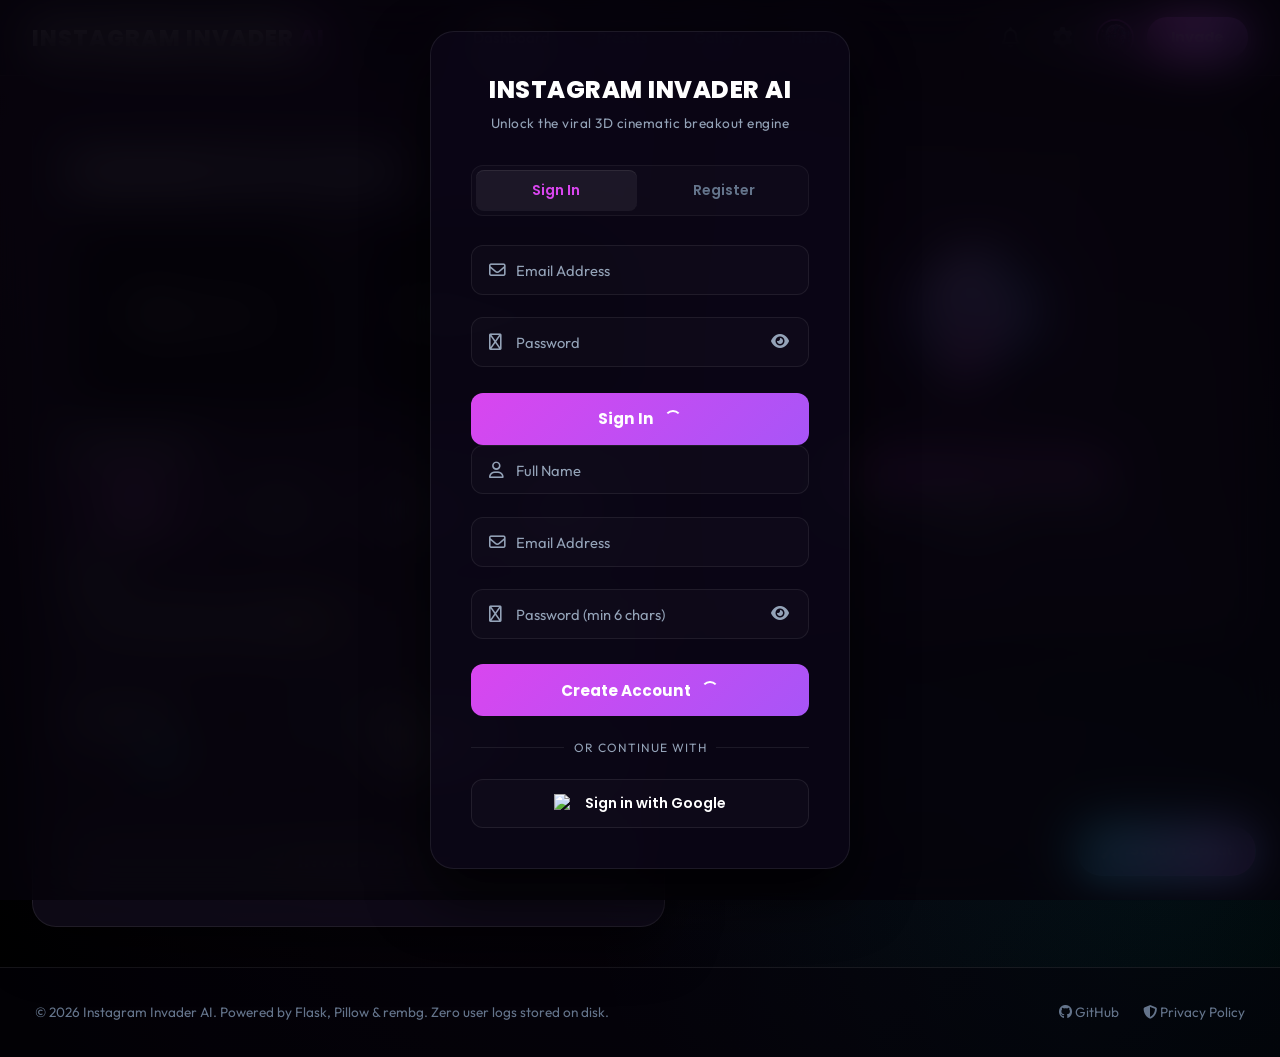
==== index.html @ 57204dea "feat: Add GitHub Pages compatibility and dynamic settings panel" ====
<!DOCTYPE html>
<html lang="en">
<head>
    <meta charset="UTF-8">
    <meta name="viewport" content="width=device-width, initial-scale=1.0">
    <title>Instagram Invader AI - Redefining 3D Breakout Memes</title>
    <!-- Modern typography from Google Fonts -->
    <link rel="preconnect" href="https://fonts.googleapis.com">
    <link rel="preconnect" href="https://fonts.gstatic.com" crossorigin>
    <link href="https://fonts.googleapis.com/css2?family=Outfit:wght@300;400;500;600;700;800&family=Poppins:wght@400;500;600;700;800&display=swap" rel="stylesheet">
    <!-- FontAwesome Icons -->
    <link rel="stylesheet" href="https://cdnjs.cloudflare.com/ajax/libs/font-awesome/6.4.0/css/all.min.css">
    <!-- Core Styling -->
    <link rel="stylesheet" href="static/css/style.css">
</head>
<body>
    <div class="glow-bg"></div>
    
    <!-- Top Sleek Header Navbar -->
    <header class="app-navbar glassmorphic">
        <div class="navbar-container">
            <div class="nav-logo" id="logo-trigger">
                INSTAGRAM INVADER <span class="accent-glow">AI</span>
            </div>
            
            <nav class="nav-tabs">
                <button class="tab-btn active" data-tab="dashboard">Dashboard</button>
                <button class="tab-btn" data-tab="presets">Presets</button>
                <button class="tab-btn" data-tab="gallery">Gallery</button>
                <button class="tab-btn" data-tab="history">History</button>
            </nav>
            
            <div class="nav-utilities">
                <button class="utility-icon-btn" title="Notifications">
                    <i class="fa-regular fa-bell"></i>
                </button>
                <button class="utility-icon-btn" id="settings-trigger-btn" title="Settings">
                    <i class="fa-solid fa-gear"></i>
                </button>
                
                <!-- Profile Dropdown Widget -->
                <div class="profile-widget hidden" id="profile-widget">
                    <img src="static/assets/skull_placeholder.png" alt="User Avatar" class="profile-avatar" id="user-avatar-img">
                    <div class="profile-dropdown glassmorphic">
                        <div class="dropdown-header">
                            <span class="user-name" id="user-name-text">Guest User</span>
                            <span class="user-email" id="user-email-text">guest@example.com</span>
                        </div>
                        <div class="dropdown-divider"></div>
                        <button class="dropdown-item logout-btn" id="header-logout-btn">
                            <i class="fa-solid fa-arrow-right-from-bracket"></i> Sign Out
                        </button>
                    </div>
                </div>
                
                <button class="nav-invade-btn" id="nav-invade-btn">Invade</button>
            </div>
        </div>
    </header>

    <main class="app-main-content">
        <!-- ================= DASHBOARD TAB ================= -->
        <div id="dashboard-tab" class="tab-pane active">
            <div class="dashboard-grid">
                <!-- Configuration Card -->
                <section class="card control-card glassmorphic">
                    <h2 class="card-title">Customize Your Invasion</h2>
                    
                    <form id="generator-form" enctype="multipart/form-data" onsubmit="return false;">
                        <!-- Upload Section Grid -->
                        <div class="upload-container">
                            <!-- Portrait Dropzone -->
                            <div class="upload-zone" id="portrait-dropzone">
                                <input type="file" id="portrait-input" name="portrait" accept="image/*" hidden>
                                <div class="zone-info">
                                    <i class="fa-regular fa-user zone-icon"></i>
                                    <h3>Upload Subject</h3>
                                    <p class="zone-text">Drag & drop or click</p>
                                </div>
                                <div class="zone-preview hidden" id="portrait-preview-container">
                                    <img src="" alt="Subject Preview" id="portrait-preview-img">
                                    <button type="button" class="remove-upload-btn" onclick="clearUpload('portrait', event)">
                                        <i class="fa-solid fa-xmark"></i>
                                    </button>
                                </div>
                                
                                <!-- Quick Sample Portrait Selector -->
                                <div class="sample-picker-bar" onclick="event.stopPropagation();">
                                    <span class="sample-label">Or use sample:</span>
                                    <div class="sample-thumbs-row">
                                        <img src="static/assets/sample_portrait_1.png" class="sample-thumb" alt="Indian Female sample" onclick="loadSamplePortrait('static/assets/sample_portrait_1.png')">
                                        <img src="static/assets/sample_portrait_2.png" class="sample-thumb" alt="Indian Male sample" onclick="loadSamplePortrait('static/assets/sample_portrait_2.png')">
                                    </div>
                                </div>
                            </div>

                            <!-- Instagram Screenshot Dropzone -->
                            <div class="upload-zone" id="profile-dropzone">
                                <input type="file" id="profile-input" name="profile" accept="image/*" hidden>
                                <div class="zone-info">
                                    <i class="fa-regular fa-image zone-icon"></i>
                                    <h3>Upload Instagram UI</h3>
                                    <p class="zone-text">Drag & drop or click</p>
                                </div>
                                <div class="zone-preview hidden" id="profile-preview-container">
                                    <img src="" alt="Instagram Preview" id="profile-preview-img">
                                    <button type="button" class="remove-upload-btn" onclick="clearUpload('profile', event)">
                                        <i class="fa-solid fa-xmark"></i>
                                    </button>
                                </div>
                            </div>
                        </div>

                        <!-- Tear Presets Selector -->
                        <div class="form-group">
                            <label class="group-label">Preset Tear Styles</label>
                            <div class="tear-presets-grid">
                                <button type="button" class="preset-card active" data-preset="circle">
                                    <i class="fa-regular fa-circle-dot preset-icon"></i>
                                    <span>Circle Rip</span>
                                </button>
                                <button type="button" class="preset-card" data-preset="vertical">
                                    <i class="fa-solid fa-arrows-left-right preset-icon"></i>
                                    <span>Vertical Slit</span>
                                </button>
                                <button type="button" class="preset-card" data-preset="horizontal">
                                    <i class="fa-solid fa-arrows-up-down preset-icon"></i>
                                    <span>Horizontal Rip</span>
                                </button>
                                <button type="button" class="preset-card" data-preset="diagonal">
                                    <i class="fa-solid fa-arrows-turn-to-dots preset-icon"></i>
                                    <span>Diagonal Tear</span>
                                </button>
                            </div>
                            <input type="hidden" id="tear_style" name="tear_style" value="circle">
                        </div>

                        <!-- Caption Input -->
                        <div class="form-group">
                            <label class="group-label" for="meme-text">Caption</label>
                            <textarea id="meme-text" name="meme_text" class="custom-textarea" placeholder="Enter your breach caption..." rows="3">Hi, I just invaded your Instagram 😂</textarea>
                        </div>

                        <!-- Sliders & Theme Configuration Row -->
                        <div class="config-flex-row">
                            <!-- Cinematic Glow Slider -->
                            <div class="form-group flex-1">
                                <div class="flex-label-header">
                                    <label class="group-label" for="intensity-slider">Cinematic Glow</label>
                                    <span class="value-readout" id="glow-value">65%</span>
                                </div>
                                <div class="slider-wrapper-custom">
                                    <input type="range" id="intensity-slider" name="intensity" min="0.5" max="2.0" step="0.05" value="1.0">
                                </div>
                            </div>

                            <!-- Dark/Light theme Toggle -->
                            <div class="form-group flex-1">
                                <label class="group-label">Instagram UI Theme</label>
                                <div class="theme-switch-pill">
                                    <button type="button" class="theme-switch-btn active" data-theme="dark">Dark</button>
                                    <button type="button" class="theme-switch-btn" data-theme="light">Light</button>
                                </div>
                                <input type="hidden" id="theme" name="theme" value="dark">
                            </div>
                        </div>

                        <!-- Invade Trigger Button -->
                        <button type="button" class="invade-now-btn" id="invade-now-btn" disabled>
                            <i class="fa-solid fa-bolt"></i> INVADE NOW
                        </button>
                    </form>
                </section>

                <!-- Sandbox Live Viewer Card -->
                <section class="card sandbox-card glassmorphic">
                    <div class="sandbox-inner">
                        <!-- 1. Awaiting State -->
                        <div class="sandbox-state active" id="awaiting-state">
                            <div class="skull-glow-container">
                                <div class="pink-radial-glow"></div>
                                <img src="static/assets/skull_placeholder.png" alt="Awaiting breach" class="awaiting-skull-img">
                            </div>
                            <h2 class="awaiting-title">Awaiting Breach Data</h2>
                            <p class="awaiting-subtitle">Upload assets and click "Invade" to start the process</p>
                        </div>

                        <!-- 2. Processing Loader State -->
                        <div class="sandbox-state hidden" id="processing-state">
                            <div class="loading-animation-container">
                                <div class="double-circular-spinner"></div>
                                <i class="fa-solid fa-skull loading-skull-icon"></i>
                            </div>
                            <h3 class="processing-status-text">Initializing Engine...</h3>
                            <ul class="processing-milestones">
                                <li class="milestone active" id="m-0"><i class="fa-solid fa-circle-check"></i> Launching pipeline...</li>
                                <li class="milestone" id="m-1"><i class="fa-solid fa-circle-notch"></i> Clipping subject background (rembg)...</li>
                                <li class="milestone" id="m-2"><i class="fa-solid fa-circle-notch"></i> Ripping canvas vectors...</li>
                                <li class="milestone" id="m-3"><i class="fa-solid fa-circle-notch"></i> Dressing studio spotlights...</li>
                            </ul>
                        </div>

                        <!-- 3. Result Success State -->
                        <div class="sandbox-state hidden" id="success-state">
                            <!-- Comparison Slider Frame -->
                            <div class="comparison-slider-frame" id="comparison-slider">
                                <!-- Background Image (Before - Original/Default) -->
                                <div class="comparison-image before-image-pane">
                                    <img src="" alt="Instagram Viewport" id="result-before-viewport">
                                    <span class="view-tag original-tag">ORIGINAL</span>
                                </div>
                                
                                <!-- Foreground Image (After - Composited) -->
                                <div class="comparison-image after-image-pane">
                                    <img src="" alt="Breached Canvas" id="result-after-viewport">
                                    <span class="view-tag breach-tag">BREACHED</span>
                                </div>
                                
                                <!-- Split Slider Handle -->
                                <div class="comparison-drag-bar">
                                    <div class="drag-vertical-line"></div>
                                    <div class="drag-thumb">
                                        <i class="fa-solid fa-arrows-left-right"></i>
                                    </div>
                                </div>
                            </div>

                            <!-- Actions Dashboard panel -->
                            <div class="sandbox-action-panel">
                                <button type="button" class="sandbox-action-btn download-btn-action" id="download-trigger">
                                    <i class="fa-solid fa-download"></i> Download PNG
                                </button>
                                
                                <div class="social-share-row">
                                    <button type="button" class="sandbox-action-btn whatsapp-share-btn" id="wa-share-trigger">
                                        <i class="fa-brands fa-whatsapp"></i> WhatsApp
                                    </button>
                                    <button type="button" class="sandbox-action-btn copy-link-btn" id="copy-share-trigger">
                                        <i class="fa-solid fa-link"></i> Copy Link
                                    </button>
                                </div>
                            </div>
                        </div>
                    </div>
                </section>
            </div>
        </div>

        <!-- ================= PRESETS TAB ================= -->
        <div id="presets-tab" class="tab-pane hidden">
            <section class="card glassmorphic presets-showcase-card">
                <h2 class="section-heading-custom">Available Tear Presets</h2>
                <p class="section-subtext-custom">Select a style template to apply to your generator configuration.</p>
                
                <div class="presets-gallery-grid">
                    <div class="preset-gallery-card" data-preset="circle">
                        <div class="preset-card-visual bg-circle-tear">
                            <div class="demo-tear-shape shape-circle"></div>
                        </div>
                        <div class="preset-card-details">
                            <h3>Circle Rip</h3>
                            <p>An organic jagged circular opening centered on the subject. Gives a dramatic portal pop-out effect.</p>
                            <button class="apply-preset-btn">Select Style</button>
                        </div>
                    </div>

                    <div class="preset-gallery-card" data-preset="vertical">
                        <div class="preset-card-visual bg-vertical-tear">
                            <div class="demo-tear-shape shape-vertical"></div>
                        </div>
                        <div class="preset-card-details">
                            <h3>Vertical Slit</h3>
                            <p>A rip split running down the middle of the feed, causing the subject to step out between two page halves.</p>
                            <button class="apply-preset-btn">Select Style</button>
                        </div>
                    </div>

                    <div class="preset-gallery-card" data-preset="horizontal">
                        <div class="preset-card-visual bg-horizontal-tear">
                            <div class="demo-tear-shape shape-horizontal"></div>
                        </div>
                        <div class="preset-card-details">
                            <h3>Horizontal Rip</h3>
                            <p>Tears a window horizontally across the middle of the Instagram page screen. Perfect for landscape overlays.</p>
                            <button class="apply-preset-btn">Select Style</button>
                        </div>
                    </div>

                    <div class="preset-gallery-card" data-preset="diagonal">
                        <div class="preset-card-visual bg-diagonal-tear">
                            <div class="demo-tear-shape shape-diagonal"></div>
                        </div>
                        <div class="preset-card-details">
                            <h3>Diagonal Tear</h3>
                            <p>Rips across from the top left corner to the bottom right corner, dividing the feed diagonally.</p>
                            <button class="apply-preset-btn">Select Style</button>
                        </div>
                    </div>
                </div>
            </section>
        </div>

        <!-- ================= GALLERY TAB ================= -->
        <div id="gallery-tab" class="tab-pane hidden">
            <section class="card glassmorphic gallery-showcase-card">
                <h2 class="section-heading-custom">Inspiration Gallery</h2>
                <p class="section-subtext-custom">Take a look at what other creators are generating. Click any template to inspect.</p>
                
                <div class="gallery-showcase-grid">
                    <div class="gallery-card-item">
                        <div class="gallery-card-image-wrap">
                            <img src="static/assets/gallery_1.png" alt="Gallery Breach 1" class="gallery-img">
                            <div class="gallery-overlay">
                                <a href="static/assets/gallery_1.png" download="invader_gallery_1.png" class="gallery-download-icon"><i class="fa-solid fa-download"></i></a>
                            </div>
                        </div>
                        <div class="gallery-card-footer">
                            <h4>Circle Breach</h4>
                            <span>Theme: Dark UI</span>
                        </div>
                    </div>

                    <div class="gallery-card-item">
                        <div class="gallery-card-image-wrap">
                            <img src="static/assets/gallery_2.png" alt="Gallery Breach 2" class="gallery-img">
                            <div class="gallery-overlay">
                                <a href="static/assets/gallery_2.png" download="invader_gallery_2.png" class="gallery-download-icon"><i class="fa-solid fa-download"></i></a>
                            </div>
                        </div>
                        <div class="gallery-card-footer">
                            <h4>Vertical Rip</h4>
                            <span>Theme: Light UI</span>
                        </div>
                    </div>
                </div>
            </section>
        </div>

        <!-- ================= HISTORY TAB ================= -->
        <div id="history-tab" class="tab-pane hidden">
            <section class="card glassmorphic history-showcase-card">
                <div class="history-card-header">
                    <div>
                        <h2 class="section-heading-custom">Breach History</h2>
                        <p class="section-subtext-custom">Your local generated breaches. Saved directly in your browser.</p>
                    </div>
                    <button class="clear-history-btn" id="clear-history-btn"><i class="fa-solid fa-trash-can"></i> Clear History</button>
                </div>
                
                <!-- Empty State -->
                <div class="history-empty-state" id="history-empty-state">
                    <i class="fa-solid fa-clock-rotate-left empty-history-icon"></i>
                    <h3>No breach history found</h3>
                    <p>Go back to the Dashboard and create your first Instagram Invader!</p>
                    <button class="go-dashboard-btn" onclick="switchTab('dashboard')">Go to Dashboard</button>
                </div>

                <!-- History Grid -->
                <div class="history-grid-container hidden" id="history-grid-container">
                    <div class="history-grid" id="history-items-grid">
                        <!-- History Items go here dynamically -->
                    </div>
                </div>
            </section>
        </div>
    </main>

    <footer class="app-footer">
        <div class="footer-container">
            <p>&copy; 2026 Instagram Invader AI. Powered by Flask, Pillow & rembg. Zero user logs stored on disk.</p>
            <div class="footer-links">
                <a href="#"><i class="fa-brands fa-github"></i> GitHub</a>
                <a href="#"><i class="fa-solid fa-shield-halved"></i> Privacy Policy</a>
            </div>
        </div>
    </footer>

    <!-- Full-screen Authentication Overlay -->
    <div class="auth-overlay" id="auth-overlay" style="display: none;">
        <div class="auth-container glassmorphic animate-fade-in">
            <div class="auth-brand">
                INSTAGRAM INVADER <span class="accent-glow">AI</span>
                <p class="auth-subtitle">Unlock the viral 3D cinematic breakout engine</p>
            </div>
            
            <div class="auth-tabs-row">
                <button class="auth-tab active" data-mode="signin">Sign In</button>
                <button class="auth-tab" data-mode="signup">Register</button>
            </div>
            
            <!-- Tab 1: Login Form -->
            <div class="auth-form-wrapper" id="login-form-wrapper">
                <div class="auth-alert error" id="login-alert" style="display: none;"></div>
                
                <form id="login-form" autocomplete="on">
                    <div class="input-field-group">
                        <input type="email" id="login-email" required placeholder=" ">
                        <label for="login-email">Email Address</label>
                        <i class="fa-regular fa-envelope field-icon"></i>
                    </div>
                    
                    <div class="input-field-group">
                        <input type="password" id="login-password" required placeholder=" ">
                        <label for="login-password">Password</label>
                        <i class="fa-regular fa-lock field-icon"></i>
                        <button type="button" class="toggle-password-btn" aria-label="Toggle password visibility"><i class="fa-solid fa-eye"></i></button>
                    </div>
                    
                    <button type="submit" class="auth-submit-btn">
                        <span>Sign In</span>
                        <div class="auth-card-spinner hidden"></div>
                    </button>
                </form>
            </div>
            
            <!-- Tab 2: Signup Form -->
            <div class="auth-form-wrapper hidden" id="signup-form-wrapper">
                <div class="auth-alert error" id="signup-alert" style="display: none;"></div>
                
                <form id="signup-form" autocomplete="off">
                    <div class="input-field-group">
                        <input type="text" id="signup-name" required placeholder=" ">
                        <label for="signup-name">Full Name</label>
                        <i class="fa-regular fa-user field-icon"></i>
                    </div>
                    
                    <div class="input-field-group">
                        <input type="email" id="signup-email" required placeholder=" ">
                        <label for="signup-email">Email Address</label>
                        <i class="fa-regular fa-envelope field-icon"></i>
                    </div>
                    
                    <div class="input-field-group">
                        <input type="password" id="signup-password" required placeholder=" ">
                        <label for="signup-password">Password (min 6 chars)</label>
                        <i class="fa-regular fa-lock field-icon"></i>
                        <button type="button" class="toggle-password-btn" aria-label="Toggle password visibility"><i class="fa-solid fa-eye"></i></button>
                    </div>
                    
                    <button type="submit" class="auth-submit-btn">
                        <span>Create Account</span>
                        <div class="auth-card-spinner hidden"></div>
                    </button>
                </form>
            </div>
            
            <div class="auth-divider">
                <span>or continue with</span>
            </div>
            
            <button class="google-signin-btn">
                <img src="https://www.gstatic.com/firebasejs/ui/2.0.0/images/auth/google.svg" alt="Google Logo">
                <span>Sign in with Google</span>
            </button>
        </div>
    </div>

    <!-- Floating Stitch AI Toolkit Trigger -->
    <button class="stitch-toolkit-trigger" id="stitch-toolkit-trigger" title="Open Google Stitch AI UI Toolkit">
        <i class="fa-solid fa-wand-magic-sparkles"></i>
        <span>Stitch Toolkit</span>
    </button>

    <!-- Stitch AI Toolkit Modal -->
    <div class="stitch-modal-overlay" id="stitch-toolkit-modal" style="display: none;">
        <div class="stitch-modal-container glassmorphic animate-fade-in">
            <div class="stitch-modal-header">
                <div class="stitch-brand">
                    <i class="fa-solid fa-wand-magic-sparkles"></i> Google Stitch <span class="accent-glow">AI</span> Toolkit
                </div>
                <button type="button" class="stitch-close-btn" id="stitch-close-btn"><i class="fa-solid fa-xmark"></i></button>
            </div>
            
            <div class="stitch-tabs-row">
                <button class="stitch-tab active" data-stitch-tab="tokens">Design System Tokens</button>
                <button class="stitch-tab" data-stitch-tab="prompts">Vibe Prompts</button>
                <button class="stitch-tab" data-stitch-tab="sandbox">Stitch HTML Sandbox</button>
            </div>
            
            <!-- Tab 1: Design Tokens -->
            <div class="stitch-tab-content" id="stitch-content-tokens">
                <p class="stitch-tab-desc">Import these custom color and styling design tokens into Google Stitch to maintain brand consistency.</p>
                <div class="code-header">
                    <span>STITCH_DESIGN_SYSTEM.json</span>
                    <button class="copy-code-btn" id="copy-tokens-btn"><i class="fa-regular fa-copy"></i> Copy Tokens</button>
                </div>
                <pre class="stitch-code-block"><code id="tokens-json-display"></code></pre>
            </div>
            
            <!-- Tab 2: Vibe Prompts -->
            <div class="stitch-tab-content hidden" id="stitch-content-prompts">
                <p class="stitch-tab-desc">Select a screen layout prompt optimized for Gemini 2.5 on Google Stitch to generate code components.</p>
                <div class="prompts-list">
                    <div class="prompt-item">
                        <div class="prompt-item-header">
                            <h4>1. Main Workspace & Sandbox Slider</h4>
                            <button class="copy-prompt-btn" data-prompt-id="prompt-dashboard"><i class="fa-regular fa-copy"></i> Copy Prompt</button>
                        </div>
                        <p class="prompt-preview" id="prompt-dashboard-text">A dynamic space-cyberpunk grid dashboard for Instagram Invader AI. Left side: image dropzones, tearing preset controls, cinematic glow range sliders, light/dark theme switch, and INVADE NOW primary glow button. Right side: live preview sandbox with image comparison slider.</p>
                    </div>
                    <div class="prompt-item">
                        <div class="prompt-item-header">
                            <h4>2. Glassmorphic User Auth Screen</h4>
                            <button class="copy-prompt-btn" data-prompt-id="prompt-auth"><i class="fa-regular fa-copy"></i> Copy Prompt</button>
                        </div>
                        <p class="prompt-preview" id="prompt-auth-text">Centralized glassmorphic auth panel with tabs for Sign In and Sign Up. Includes email, password, and Google Sign-in buttons styled with semi-transparent borders and neon hover glows.</p>
                    </div>
                    <div class="prompt-item">
                        <div class="prompt-item-header">
                            <h4>3. Pricing & Upgrade Limits Grid</h4>
                            <button class="copy-prompt-btn" data-prompt-id="prompt-pricing"><i class="fa-regular fa-copy"></i> Copy Prompt</button>
                        </div>
                        <p class="prompt-preview" id="prompt-pricing-text">Three glassmorphic cards for Free ($0), Pro ($9/mo), and Creator Bundle ($29/mo). The Pro card is highlighted with a pulsing neon purple border and feature checkmarks.</p>
                    </div>
                </div>
            </div>
            
            <!-- Tab 3: HTML / CSS Sandbox -->
            <div class="stitch-tab-content hidden" id="stitch-content-sandbox">
                <p class="stitch-tab-desc">Paste the HTML and inline styles/classes generated by Google Stitch here to instantly preview how they look in our app's design context.</p>
                
                <div class="sandbox-playground-split">
                    <div class="sandbox-input-side">
                        <textarea class="sandbox-textarea" id="sandbox-code-input" placeholder="&lt;div class=&quot;card&quot; style=&quot;padding: 1.5rem; text-align: center;&quot;&gt;&#10;  &lt;h3 style=&quot;color: var(--accent-pink);&quot;&gt;Custom Stitch Header&lt;/h3&gt;&#10;  &lt;button class=&quot;btn-primary&quot;&gt;Click Me&lt;/button&gt;&#10;&lt;/div&gt;"></textarea>
                        <button class="apply-sandbox-btn" id="apply-sandbox-btn">Render In Playground</button>
                    </div>
                    
                    <div class="sandbox-preview-side">
                        <div class="sandbox-preview-header">Live Sandbox Playground</div>
                        <div class="sandbox-preview-frame" id="sandbox-preview-frame">
                            <div class="empty-sandbox-tip">Paste Stitch-generated HTML on the left and click "Render" to preview here.</div>
                        </div>
                    </div>
                </div>
            </div>
        </div>
    </div>

    <!-- Settings Modal -->
    <div class="stitch-modal-overlay" id="settings-modal" style="display: none;">
        <div class="stitch-modal-container glassmorphic animate-fade-in" style="max-width: 500px;">
            <div class="stitch-modal-header">
                <div class="stitch-brand">
                    <i class="fa-solid fa-gear"></i> Settings
                </div>
                <button type="button" class="stitch-close-btn" id="settings-close-btn"><i class="fa-solid fa-xmark"></i></button>
            </div>
            
            <div class="form-group" style="margin-bottom: 1.5rem;">
                <label class="group-label" for="settings-api-url">Flask API Base URL</label>
                <input type="text" id="settings-api-url" class="custom-textarea settings-input" style="height: auto; padding: 0.8rem; font-family: monospace;" placeholder="e.g., http://127.0.0.1:5000">
                <small style="color: var(--text-muted); font-size: 0.75rem; margin-top: 0.4rem; display: block;">
                    Leave empty for automatic detection (recommended). If hosting on GitHub Pages, point this to your local Flask server URL.
                </small>
            </div>

            <div class="form-group" style="margin-bottom: 1.5rem;">
                <label class="group-label" for="settings-auth-mode">Authentication Mode</label>
                <select id="settings-auth-mode" class="custom-textarea settings-select" style="height: auto; padding: 0.8rem; background: rgba(14, 9, 28, 0.8); color: #fff; border: 1px solid var(--border-glass); border-radius: 12px; width: 100%;">
                    <option value="mock">Local Mock Database (No Keys Required)</option>
                    <option value="firebase">Real Firebase Connection (Set Keys in firebase-config.js)</option>
                </select>
                <small style="color: var(--text-muted); font-size: 0.75rem; margin-top: 0.4rem; display: block;">
                    Choose "Local Mock Database" for instant previewing/testing.
                </small>
            </div>

            <div style="display: flex; gap: 1rem; justify-content: flex-end; margin-top: 1rem;">
                <button type="button" class="sandbox-action-btn settings-btn-cancel" id="settings-cancel-btn" style="background: rgba(255, 255, 255, 0.05); color: var(--text-muted);">Cancel</button>
                <button type="button" class="sandbox-action-btn settings-btn-save" id="settings-save-btn" style="background: var(--accent-pink);">Save & Reload</button>
            </div>
        </div>
    </div>

    <!-- Firebase SDK (Compat Version for Easy Global Script Loading) -->
    <script src="https://www.gstatic.com/firebasejs/10.8.0/firebase-app-compat.js"></script>
    <script src="https://www.gstatic.com/firebasejs/10.8.0/firebase-auth-compat.js"></script>

    <!-- Authentication Configuration & Core logic -->
    <script src="static/js/firebase-config.js"></script>
    <script src="static/js/auth.js"></script>

    <!-- Core Logic Scripts -->
    <script src="static/js/app.js"></script>
</body>
</html>
---- static/css/style.css ----
/* Instagram Invader AI Design System & Styling */

:root {
    --bg-dark: #000000;
    --bg-surface: #0a0612;
    --bg-card: rgba(18, 12, 28, 0.75);
    --border-glass: rgba(255, 255, 255, 0.08);
    --border-glow-pink: rgba(255, 20, 147, 0.3);
    
    --accent-pink: #d946ef;
    --accent-purple: #a855f7;
    --accent-cyan: #06b6d4;
    
    --text-main: #f8fafc;
    --text-muted: #94a3b8;
    --text-secondary: #64748b;
    
    --font-outfit: 'Outfit', sans-serif;
    --font-poppins: 'Poppins', sans-serif;
    
    --glow-pink: 0 0 20px rgba(217, 70, 239, 0.5);
    --glow-cyan: 0 0 20px rgba(6, 182, 212, 0.5);
    --transition-smooth: all 0.3s cubic-bezier(0.4, 0, 0.2, 1);
}

/* Reset */
* {
    box-sizing: border-box;
    margin: 0;
    padding: 0;
}

body {
    background-color: var(--bg-surface);
    color: var(--text-main);
    font-family: var(--font-outfit);
    min-height: 100vh;
    display: flex;
    flex-direction: column;
    overflow-x: hidden;
    position: relative;
}

/* Ambient Background Glows */
.glow-bg {
    position: absolute;
    top: 0;
    left: 0;
    right: 0;
    bottom: 0;
    background: 
        radial-gradient(circle at 10% 20%, rgba(217, 70, 239, 0.08) 0%, transparent 40%),
        radial-gradient(circle at 90% 80%, rgba(6, 182, 212, 0.08) 0%, transparent 40%),
        radial-gradient(circle at 50% 50%, rgba(168, 85, 247, 0.05) 0%, transparent 50%),
        radial-gradient(ellipse at top, #0f071a 0%, #000000 100%);
    z-index: -1;
    pointer-events: none;
}

/* Top Sleek Header Navbar */
.app-navbar {
    position: sticky;
    top: 0;
    z-index: 100;
    background: rgba(10, 6, 18, 0.8);
    border-bottom: 1px solid var(--border-glass);
    backdrop-filter: blur(12px);
    padding: 0 2rem;
    height: 76px;
    display: flex;
    align-items: center;
}

.navbar-container {
    max-width: 1280px;
    width: 100%;
    margin: 0 auto;
    display: flex;
    justify-content: space-between;
    align-items: center;
}

.nav-logo {
    font-family: var(--font-poppins);
    font-weight: 800;
    font-size: 1.4rem;
    letter-spacing: 1px;
    color: #fff;
    cursor: pointer;
    user-select: none;
}

.nav-logo span.accent-glow {
    background: linear-gradient(135deg, var(--accent-pink), var(--accent-purple));
    -webkit-background-clip: text;
    -webkit-text-fill-color: transparent;
    filter: drop-shadow(0 0 8px rgba(217, 70, 239, 0.6));
}

/* Tab buttons inside nav */
.nav-tabs {
    display: flex;
    gap: 0.5rem;
}

.tab-btn {
    background: transparent;
    border: none;
    outline: none;
    color: var(--text-muted);
    font-family: var(--font-outfit);
    font-weight: 500;
    font-size: 0.95rem;
    padding: 0.6rem 1.2rem;
    border-radius: 20px;
    cursor: pointer;
    position: relative;
    transition: var(--transition-smooth);
}

.tab-btn:hover {
    color: #fff;
}

.tab-btn.active {
    color: #fff;
}

.tab-btn.active::after {
    content: '';
    position: absolute;
    bottom: -6px;
    left: 20%;
    right: 20%;
    height: 3px;
    background: linear-gradient(90deg, var(--accent-pink), var(--accent-purple));
    border-radius: 2px;
    box-shadow: 0 0 10px rgba(217, 70, 239, 0.8);
}

/* Right Nav Buttons */
.nav-utilities {
    display: flex;
    align-items: center;
    gap: 0.8rem;
}

.utility-icon-btn {
    background: transparent;
    border: none;
    color: var(--text-muted);
    font-size: 1.25rem;
    width: 40px;
    height: 40px;
    display: flex;
    align-items: center;
    justify-content: center;
    cursor: pointer;
    border-radius: 50%;
    transition: var(--transition-smooth);
}

.utility-icon-btn:hover {
    color: #fff;
    background: rgba(255, 255, 255, 0.05);
}

.nav-invade-btn {
    background: linear-gradient(135deg, var(--accent-pink) 0%, var(--accent-purple) 100%);
    border: none;
    border-radius: 20px;
    padding: 0.6rem 1.5rem;
    color: #fff;
    font-family: var(--font-poppins);
    font-weight: 700;
    font-size: 0.9rem;
    cursor: pointer;
    transition: var(--transition-smooth);
    box-shadow: 0 4px 15px rgba(217, 70, 239, 0.3);
}

.nav-invade-btn:hover {
    transform: scale(1.05);
    box-shadow: 0 4px 20px rgba(217, 70, 239, 0.5), var(--glow-pink);
}

/* Main Workspace */
.app-main-content {
    max-width: 1280px;
    width: 100%;
    margin: 0 auto;
    padding: 2.5rem 2rem;
    flex: 1;
    display: flex;
    flex-direction: column;
}

/* Tab Panes */
.tab-pane {
    display: none;
    width: 100%;
    animation: fadeIn 0.4s ease-out;
}

.tab-pane.active {
    display: block;
}

/* Grid for Dashboard */
.dashboard-grid {
    display: grid;
    grid-template-columns: 1.15fr 1fr;
    gap: 2rem;
    align-items: start;
}

/* Cards Design */
.card {
    background: var(--bg-card);
    border: 1px solid var(--border-glass);
    border-radius: 24px;
    padding: 2.2rem;
    box-shadow: 0 20px 50px rgba(0, 0, 0, 0.5);
    backdrop-filter: blur(20px);
    transition: var(--transition-smooth);
}

.card:hover {
    border-color: rgba(255, 255, 255, 0.12);
}

.card-title {
    font-family: var(--font-poppins);
    font-weight: 700;
    font-size: 1.6rem;
    margin-bottom: 1.8rem;
    background: linear-gradient(135deg, #fff, var(--text-muted));
    -webkit-background-clip: text;
    -webkit-text-fill-color: transparent;
}

/* Upload Grid side-by-side */
.upload-container {
    display: grid;
    grid-template-columns: 1fr 1fr;
    gap: 1.2rem;
    margin-bottom: 1.8rem;
}

.upload-zone {
    border: 2px dashed rgba(255, 255, 255, 0.12);
    background: rgba(255, 255, 255, 0.01);
    border-radius: 16px;
    height: 190px;
    cursor: pointer;
    position: relative;
    overflow: hidden;
    display: flex;
    flex-direction: column;
    justify-content: center;
    align-items: center;
    transition: var(--transition-smooth);
}

.upload-zone:hover {
    border-color: var(--accent-pink);
    background: rgba(217, 70, 239, 0.02);
    box-shadow: 0 0 15px rgba(217, 70, 239, 0.1);
}

.upload-zone.dragover {
    border-color: var(--accent-cyan);
    background: rgba(6, 182, 212, 0.05);
    box-shadow: 0 0 20px rgba(6, 182, 212, 0.15);
}

.zone-info {
    text-align: center;
    padding: 1.5rem;
    display: flex;
    flex-direction: column;
    align-items: center;
    gap: 0.6rem;
}

.zone-icon {
    font-size: 2.2rem;
    color: var(--text-muted);
    transition: var(--transition-smooth);
}

.upload-zone:hover .zone-icon {
    transform: translateY(-5px);
    color: var(--accent-pink);
}

.zone-info h3 {
    font-size: 1.05rem;
    font-weight: 600;
    color: #fff;
}

.zone-text {
    font-size: 0.85rem;
    color: var(--text-muted);
}

/* Upload Previews */
.zone-preview {
    position: absolute;
    top: 0;
    left: 0;
    width: 100%;
    height: 100%;
    background: #000;
    display: flex;
    align-items: center;
    justify-content: center;
    z-index: 5;
}

.zone-preview img {
    max-width: 100%;
    max-height: 100%;
    object-fit: contain;
}

.remove-upload-btn {
    position: absolute;
    top: 8px;
    right: 8px;
    background: rgba(0, 0, 0, 0.7);
    border: 1px solid rgba(255, 255, 255, 0.25);
    color: #fff;
    border-radius: 50%;
    width: 28px;
    height: 28px;
    display: flex;
    align-items: center;
    justify-content: center;
    cursor: pointer;
    z-index: 10;
    transition: var(--transition-smooth);
}

.remove-upload-btn:hover {
    background: var(--accent-pink);
    border-color: transparent;
    transform: scale(1.1);
}

/* Quick sample images bar */
.sample-picker-bar {
    position: absolute;
    bottom: 0;
    left: 0;
    right: 0;
    background: rgba(10, 6, 18, 0.95);
    border-top: 1px solid var(--border-glass);
    padding: 0.5rem;
    display: flex;
    align-items: center;
    justify-content: space-between;
    z-index: 4;
}

.sample-label {
    font-size: 0.75rem;
    color: var(--text-muted);
    font-weight: 500;
}

.sample-thumbs-row {
    display: flex;
    gap: 0.4rem;
}

.sample-thumb {
    width: 32px;
    height: 32px;
    object-fit: cover;
    border-radius: 6px;
    border: 1px solid rgba(255, 255, 255, 0.15);
    cursor: pointer;
    transition: var(--transition-smooth);
}

.sample-thumb:hover {
    border-color: var(--accent-pink);
    transform: scale(1.1);
}

/* Form Groups & Inputs */
.form-group {
    display: flex;
    flex-direction: column;
    gap: 0.6rem;
    margin-bottom: 1.5rem;
}

.group-label {
    font-family: var(--font-outfit);
    font-weight: 600;
    font-size: 0.95rem;
    color: var(--text-main);
}

/* Tear style selectors */
.tear-presets-grid {
    display: grid;
    grid-template-columns: repeat(4, 1fr);
    gap: 0.8rem;
}

.preset-card {
    background: rgba(255, 255, 255, 0.02);
    border: 1px solid var(--border-glass);
    border-radius: 14px;
    padding: 0.9rem 0.5rem;
    display: flex;
    flex-direction: column;
    align-items: center;
    justify-content: center;
    gap: 0.5rem;
    cursor: pointer;
    outline: none;
    transition: var(--transition-smooth);
}

.preset-card i {
    font-size: 1.3rem;
    color: var(--text-muted);
    transition: var(--transition-smooth);
}

.preset-card span {
    font-size: 0.75rem;
    font-weight: 600;
    color: var(--text-muted);
}

.preset-card:hover {
    background: rgba(255, 255, 255, 0.05);
    border-color: var(--accent-purple);
}

.preset-card.active {
    background: rgba(217, 70, 239, 0.08);
    border-color: var(--accent-pink);
    box-shadow: 0 0 15px rgba(217, 70, 239, 0.2);
}

.preset-card.active i {
    color: var(--accent-pink);
    filter: drop-shadow(0 0 4px var(--accent-pink));
}

.preset-card.active span {
    color: #fff;
}

/* Textarea input */
.custom-textarea {
    background: rgba(255, 255, 255, 0.03);
    border: 1px solid var(--border-glass);
    border-radius: 12px;
    padding: 0.9rem 1.1rem;
    color: #fff;
    font-family: var(--font-outfit);
    font-size: 0.95rem;
    resize: none;
    outline: none;
    transition: var(--transition-smooth);
}

.custom-textarea:focus {
    border-color: var(--accent-pink);
    background: rgba(255, 255, 255, 0.05);
    box-shadow: 0 0 15px rgba(217, 70, 239, 0.15);
}

/* Sliders and Switch Toggles */
.config-flex-row {
    display: flex;
    gap: 1.5rem;
}

.flex-1 {
    flex: 1;
}

.flex-label-header {
    display: flex;
    justify-content: space-between;
    align-items: center;
}

.value-readout {
    font-size: 0.85rem;
    font-weight: 600;
    color: var(--accent-cyan);
    background: rgba(6, 182, 212, 0.1);
    padding: 2px 8px;
    border-radius: 20px;
}

.slider-wrapper-custom {
    padding: 8px 0;
}

/* Custom range style */
input[type="range"] {
    -webkit-appearance: none;
    appearance: none;
    width: 100%;
    height: 6px;
    background: rgba(255, 255, 255, 0.1);
    border-radius: 3px;
    outline: none;
}

input[type="range"]::-webkit-slider-thumb {
    -webkit-appearance: none;
    appearance: none;
    width: 18px;
    height: 18px;
    border-radius: 50%;
    background: var(--accent-cyan);
    cursor: pointer;
    box-shadow: var(--glow-cyan);
    transition: var(--transition-smooth);
}

input[type="range"]::-webkit-slider-thumb:hover {
    transform: scale(1.2);
}

/* Theme switch pill */
.theme-switch-pill {
    display: flex;
    background: rgba(255, 255, 255, 0.03);
    border: 1px solid var(--border-glass);
    border-radius: 12px;
    padding: 4px;
    height: 48px;
}

.theme-switch-btn {
    flex: 1;
    border: none;
    background: transparent;
    color: var(--text-muted);
    font-family: var(--font-outfit);
    font-weight: 600;
    font-size: 0.85rem;
    border-radius: 8px;
    cursor: pointer;
    transition: var(--transition-smooth);
}

.theme-switch-btn:hover {
    color: #fff;
}

.theme-switch-btn.active {
    background: rgba(255, 255, 255, 0.08);
    color: #fff;
    border: 1px solid rgba(255, 255, 255, 0.1);
}

/* Submit Invade Button */
.invade-now-btn {
    margin-top: 1.5rem;
    width: 100%;
    background: linear-gradient(135deg, var(--accent-pink) 0%, var(--accent-purple) 100%);
    border: none;
    border-radius: 14px;
    padding: 1.1rem;
    color: #fff;
    font-family: var(--font-poppins);
    font-weight: 700;
    font-size: 1.1rem;
    letter-spacing: 1px;
    cursor: pointer;
    box-shadow: 0 4px 20px rgba(217, 70, 239, 0.3);
    display: flex;
    align-items: center;
    justify-content: center;
    gap: 0.6rem;
    transition: var(--transition-smooth);
}

.invade-now-btn:hover:not(:disabled) {
    transform: translateY(-2px);
    box-shadow: 0 6px 24px rgba(217, 70, 239, 0.55), var(--glow-pink);
}

.invade-now-btn:active:not(:disabled) {
    transform: translateY(1px);
}

.invade-now-btn:disabled {
    background: rgba(255, 255, 255, 0.05);
    color: rgba(255, 255, 255, 0.15);
    box-shadow: none;
    cursor: not-allowed;
}

/* Live Sandbox card styles */
.sandbox-card {
    min-height: 520px;
    display: flex;
    flex-direction: column;
}

.sandbox-inner {
    flex: 1;
    display: flex;
    flex-direction: column;
    justify-content: center;
    align-items: center;
    width: 100%;
}

.sandbox-state {
    display: none;
    flex-direction: column;
    align-items: center;
    justify-content: center;
    width: 100%;
    animation: fadeIn 0.4s ease-out;
}

.sandbox-state.active {
    display: flex;
}

/* Awaiting state skull and glow */
.skull-glow-container {
    position: relative;
    width: 200px;
    height: 200px;
    margin-bottom: 2rem;
    display: flex;
    align-items: center;
    justify-content: center;
}

.pink-radial-glow {
    position: absolute;
    width: 130px;
    height: 130px;
    background: radial-gradient(circle, rgba(217, 70, 239, 0.7) 0%, transparent 70%);
    border-radius: 50%;
    filter: blur(10px);
    animation: floatGlow 3s infinite ease-in-out;
}

.awaiting-skull-img {
    width: 160px;
    height: 160px;
    object-fit: contain;
    position: relative;
    z-index: 5;
    filter: drop-shadow(0 0 15px rgba(217, 70, 239, 0.4));
    animation: floatSkull 3s infinite ease-in-out;
}

.awaiting-title {
    font-family: var(--font-poppins);
    font-weight: 700;
    font-size: 1.5rem;
    color: var(--accent-pink);
    text-shadow: 0 0 10px rgba(217, 70, 239, 0.3);
    margin-bottom: 0.6rem;
}

.awaiting-subtitle {
    font-size: 0.95rem;
    color: var(--text-muted);
    max-width: 320px;
    text-align: center;
}

/* Loading animations */
.loading-animation-container {
    position: relative;
    width: 100px;
    height: 100px;
    margin-bottom: 2.2rem;
}

.double-circular-spinner {
    position: absolute;
    width: 100%;
    height: 100%;
    border: 4px solid transparent;
    border-top-color: var(--accent-pink);
    border-bottom-color: var(--accent-cyan);
    border-radius: 50%;
    animation: spin 1.2s infinite linear;
}

.loading-skull-icon {
    position: absolute;
    top: 50%;
    left: 50%;
    transform: translate(-50%, -50%);
    font-size: 2rem;
    color: #fff;
    filter: drop-shadow(0 0 10px var(--accent-pink));
    animation: pulseSkull 1.2s infinite ease-in-out;
}

.processing-status-text {
    font-size: 1.3rem;
    margin-bottom: 1.8rem;
}

.processing-milestones {
    list-style: none;
    text-align: left;
    display: flex;
    flex-direction: column;
    gap: 0.65rem;
    width: 290px;
}

.milestone {
    font-size: 0.95rem;
    color: var(--text-secondary);
    display: flex;
    align-items: center;
    gap: 0.8rem;
    transition: var(--transition-smooth);
}

.milestone.active {
    color: var(--accent-cyan);
    font-weight: 600;
}

.milestone.active i {
    animation: spin 2s infinite linear;
    text-shadow: var(--glow-cyan);
}

.milestone.completed {
    color: #10b981;
}

.milestone.completed i {
    text-shadow: 0 0 8px rgba(16, 185, 129, 0.4);
}

/* Success before/after comparison */
.comparison-slider-frame {
    position: relative;
    width: 100%;
    max-width: 440px;
    aspect-ratio: 1;
    border-radius: 16px;
    overflow: hidden;
    border: 1px solid var(--border-glass);
    box-shadow: 0 15px 40px rgba(0, 0, 0, 0.8);
    background: #000;
}

.comparison-image {
    position: absolute;
    top: 0;
    left: 0;
    width: 100%;
    height: 100%;
}

.comparison-image img {
    width: 100%;
    height: 100%;
    object-fit: cover;
}

.before-image-pane {
    z-index: 1;
}

.after-image-pane {
    z-index: 2;
    width: 50%; /* JS clips this width */
}

.view-tag {
    position: absolute;
    bottom: 12px;
    font-family: var(--font-poppins);
    font-size: 0.7rem;
    font-weight: 800;
    padding: 3px 8px;
    border-radius: 4px;
    pointer-events: none;
    z-index: 10;
}

.original-tag {
    left: 12px;
    background: rgba(10, 10, 10, 0.85);
    color: #fff;
    border: 1px solid rgba(255, 255, 255, 0.15);
}

.breach-tag {
    right: 12px;
    background: var(--accent-pink);
    color: #fff;
    box-shadow: var(--glow-pink);
}

/* Slide Drag Handle */
.comparison-drag-bar {
    position: absolute;
    top: 0;
    left: 50%;
    width: 4px;
    height: 100%;
    background: #fff;
    z-index: 5;
    cursor: ew-resize;
    transform: translateX(-50%);
    box-shadow: 0 0 10px rgba(0, 0, 0, 0.5);
}

.drag-vertical-line {
    width: 100%;
    height: 100%;
}

.drag-thumb {
    position: absolute;
    top: 50%;
    left: 50%;
    transform: translate(-50%, -50%);
    width: 36px;
    height: 36px;
    background: #fff;
    color: var(--bg-surface);
    border-radius: 50%;
    display: flex;
    align-items: center;
    justify-content: center;
    box-shadow: 0 0 15px rgba(0, 0, 0, 0.6);
    font-size: 0.85rem;
    transition: var(--transition-smooth);
}

.comparison-drag-bar:hover .drag-thumb {
    background: var(--accent-cyan);
    color: #fff;
    box-shadow: var(--glow-cyan);
}

/* Action button panel below result */
.sandbox-action-panel {
    display: flex;
    flex-direction: column;
    gap: 0.8rem;
    width: 100%;
    max-width: 440px;
    margin-top: 1.5rem;
}

.sandbox-action-btn {
    border: none;
    border-radius: 12px;
    padding: 0.9rem;
    font-family: var(--font-poppins);
    font-weight: 700;
    font-size: 0.95rem;
    cursor: pointer;
    display: flex;
    align-items: center;
    justify-content: center;
    gap: 0.5rem;
    transition: var(--transition-smooth);
}

.download-btn-action {
    background: #fff;
    color: #000;
}

.download-btn-action:hover {
    background: var(--accent-cyan);
    color: #fff;
    box-shadow: var(--glow-cyan);
    transform: translateY(-2px);
}

.social-share-row {
    display: flex;
    gap: 0.8rem;
}

.whatsapp-share-btn {
    flex: 1.2;
    background: #25d366;
    color: #fff;
}

.whatsapp-share-btn:hover {
    background: #20ba5a;
    box-shadow: 0 4px 15px rgba(37, 211, 102, 0.4);
    transform: translateY(-2px);
}

.copy-link-btn {
    flex: 1;
    background: rgba(255, 255, 255, 0.05);
    color: #fff;
    border: 1px solid var(--border-glass);
}

.copy-link-btn:hover {
    background: rgba(255, 255, 255, 0.1);
    transform: translateY(-2px);
}

/* ================= PRESETS PANEL ================= */
.presets-showcase-card {
    max-width: 1000px;
    margin: 0 auto;
}

.section-heading-custom {
    font-size: 1.8rem;
    font-family: var(--font-poppins);
    margin-bottom: 0.5rem;
}

.section-subtext-custom {
    color: var(--text-muted);
    font-size: 1.05rem;
    margin-bottom: 2.2rem;
}

.presets-gallery-grid {
    display: grid;
    grid-template-columns: 1fr 1fr;
    gap: 1.5rem;
}

.preset-gallery-card {
    background: rgba(255, 255, 255, 0.02);
    border: 1px solid var(--border-glass);
    border-radius: 18px;
    display: flex;
    overflow: hidden;
    transition: var(--transition-smooth);
}

.preset-gallery-card:hover {
    border-color: var(--accent-purple);
    background: rgba(168, 85, 247, 0.03);
    transform: translateY(-4px);
}

.preset-card-visual {
    width: 150px;
    background: #110c1c;
    position: relative;
    display: flex;
    align-items: center;
    justify-content: center;
    border-right: 1px solid var(--border-glass);
}

.demo-tear-shape {
    width: 64px;
    height: 64px;
    border: 2px dashed rgba(255, 255, 255, 0.2);
    border-radius: 50%;
}

.shape-circle {
    border-radius: 50%;
    border-color: var(--accent-pink);
    box-shadow: 0 0 10px rgba(217, 70, 239, 0.2);
}

.shape-vertical {
    width: 20px;
    height: 70px;
    border-radius: 4px;
    border-left: 2px dashed var(--accent-pink);
    border-right: 2px dashed var(--accent-pink);
    border-top: none;
    border-bottom: none;
}

.shape-horizontal {
    width: 70px;
    height: 20px;
    border-radius: 4px;
    border-top: 2px dashed var(--accent-pink);
    border-bottom: 2px dashed var(--accent-pink);
    border-left: none;
    border-right: none;
}

.shape-diagonal {
    width: 50px;
    height: 50px;
    border-radius: 0;
    border: none;
    border-top: 2px dashed var(--accent-pink);
    transform: rotate(45deg);
}

.preset-card-details {
    padding: 1.5rem;
    flex: 1;
    display: flex;
    flex-direction: column;
    gap: 0.6rem;
}

.preset-card-details h3 {
    font-size: 1.25rem;
    color: #fff;
}

.preset-card-details p {
    font-size: 0.88rem;
    color: var(--text-muted);
    line-height: 1.4;
    margin-bottom: auto;
}

.apply-preset-btn {
    background: rgba(255, 255, 255, 0.05);
    border: 1px solid var(--border-glass);
    color: #fff;
    padding: 0.5rem 1rem;
    font-size: 0.85rem;
    font-weight: 600;
    border-radius: 8px;
    cursor: pointer;
    align-self: flex-start;
    transition: var(--transition-smooth);
}

.preset-gallery-card:hover .apply-preset-btn {
    background: var(--accent-pink);
    border-color: transparent;
    box-shadow: var(--glow-pink);
}

/* ================= GALLERY PANEL ================= */
.gallery-showcase-card {
    max-width: 1000px;
    margin: 0 auto;
}

.gallery-showcase-grid {
    display: grid;
    grid-template-columns: repeat(3, 1fr);
    gap: 1.5rem;
}

.gallery-card-item {
    background: rgba(255, 255, 255, 0.01);
    border: 1px solid var(--border-glass);
    border-radius: 16px;
    overflow: hidden;
    transition: var(--transition-smooth);
}

.gallery-card-item:hover {
    border-color: var(--accent-cyan);
    transform: translateY(-4px);
}

.gallery-card-image-wrap {
    aspect-ratio: 1;
    position: relative;
    background: #000;
}

.gallery-img {
    width: 100%;
    height: 100%;
    object-fit: cover;
}

.gallery-overlay {
    position: absolute;
    top: 0;
    left: 0;
    right: 0;
    bottom: 0;
    background: rgba(0, 0, 0, 0.65);
    display: flex;
    align-items: center;
    justify-content: center;
    opacity: 0;
    transition: var(--transition-smooth);
}

.gallery-card-item:hover .gallery-overlay {
    opacity: 1;
}

.gallery-download-icon {
    width: 46px;
    height: 46px;
    background: #fff;
    color: #000;
    border-radius: 50%;
    display: flex;
    align-items: center;
    justify-content: center;
    text-decoration: none;
    font-size: 1.2rem;
    transition: var(--transition-smooth);
}

.gallery-download-icon:hover {
    transform: scale(1.1);
    background: var(--accent-cyan);
    color: #fff;
    box-shadow: var(--glow-cyan);
}

.gallery-card-footer {
    padding: 1rem;
    background: rgba(10, 6, 18, 0.4);
}

.gallery-card-footer h4 {
    font-size: 1rem;
    margin-bottom: 0.2rem;
}

.gallery-card-footer span {
    font-size: 0.8rem;
    color: var(--text-muted);
}

/* ================= HISTORY PANEL ================= */
.history-showcase-card {
    max-width: 1000px;
    margin: 0 auto;
}

.history-card-header {
    display: flex;
    justify-content: space-between;
    align-items: flex-start;
    border-bottom: 1px solid var(--border-glass);
    padding-bottom: 1.5rem;
    margin-bottom: 2rem;
}

.clear-history-btn {
    background: rgba(239, 68, 68, 0.1);
    color: #ef4444;
    border: 1px solid rgba(239, 68, 68, 0.2);
    padding: 0.6rem 1.2rem;
    font-weight: 600;
    font-size: 0.9rem;
    border-radius: 10px;
    cursor: pointer;
    display: flex;
    align-items: center;
    gap: 0.4rem;
    transition: var(--transition-smooth);
}

.clear-history-btn:hover {
    background: #ef4444;
    color: #fff;
}

/* History empty state */
.history-empty-state {
    display: flex;
    flex-direction: column;
    align-items: center;
    justify-content: center;
    padding: 4rem 2rem;
    text-align: center;
}

.empty-history-icon {
    font-size: 3.5rem;
    color: var(--text-secondary);
    margin-bottom: 1.5rem;
}

.history-empty-state h3 {
    font-size: 1.3rem;
    margin-bottom: 0.5rem;
}

.history-empty-state p {
    color: var(--text-muted);
    font-size: 0.95rem;
    margin-bottom: 1.8rem;
    max-width: 320px;
}

.go-dashboard-btn {
    background: linear-gradient(135deg, var(--accent-pink), var(--accent-purple));
    border: none;
    border-radius: 12px;
    padding: 0.75rem 1.8rem;
    color: #fff;
    font-weight: 700;
    font-size: 0.9rem;
    cursor: pointer;
    transition: var(--transition-smooth);
}

.go-dashboard-btn:hover {
    transform: translateY(-2px);
    box-shadow: var(--glow-pink);
}

/* History items grid */
.history-grid-container {
    width: 100%;
}

.history-grid {
    display: grid;
    grid-template-columns: repeat(4, 1fr);
    gap: 1.2rem;
}

.history-card {
    background: rgba(255, 255, 255, 0.01);
    border: 1px solid var(--border-glass);
    border-radius: 14px;
    overflow: hidden;
    transition: var(--transition-smooth);
}

.history-card:hover {
    border-color: var(--accent-pink);
    transform: translateY(-2px);
}

.history-img-wrap {
    aspect-ratio: 1;
    position: relative;
    background: #000;
    cursor: pointer;
}

.history-img {
    width: 100%;
    height: 100%;
    object-fit: cover;
}

.history-card-details {
    padding: 0.8rem;
    font-size: 0.8rem;
    display: flex;
    justify-content: space-between;
    align-items: center;
}

.history-date {
    color: var(--text-muted);
}

.delete-hist-btn {
    background: transparent;
    border: none;
    color: var(--text-secondary);
    cursor: pointer;
    font-size: 0.95rem;
    padding: 4px;
    transition: var(--transition-smooth);
}

.delete-hist-btn:hover {
    color: #ef4444;
}

/* Footer */
.app-footer {
    text-align: center;
    border-top: 1px solid var(--border-glass);
    padding: 2.2rem;
    background: rgba(5, 3, 10, 0.5);
}

.footer-container {
    max-width: 1280px;
    margin: 0 auto;
    display: flex;
    justify-content: space-between;
    align-items: center;
    font-size: 0.85rem;
    color: var(--text-secondary);
}

.footer-links {
    display: flex;
    gap: 1.5rem;
}

.footer-links a {
    color: var(--text-secondary);
    text-decoration: none;
    transition: var(--transition-smooth);
}

.footer-links a:hover {
    color: var(--accent-pink);
}

/* Animations */
@keyframes fadeIn {
    from { opacity: 0; transform: translateY(10px); }
    to { opacity: 1; transform: translateY(0); }
}

@keyframes spin {
    to { transform: rotate(360deg); }
}

@keyframes pulseSkull {
    0%, 100% { transform: translate(-50%, -50%) scale(1); opacity: 0.8; }
    50% { transform: translate(-50%, -50%) scale(1.15); opacity: 1; }
}

@keyframes floatSkull {
    0%, 100% { transform: translateY(0); }
    50% { transform: translateY(-8px); }
}

@keyframes floatGlow {
    0%, 100% { transform: scale(1); opacity: 0.6; }
    50% { transform: scale(1.12); opacity: 0.85; }
}

/* Responsive queries */
@media (max-width: 990px) {
    .dashboard-grid {
        grid-template-columns: 1fr;
        gap: 2rem;
    }
    
    .presets-gallery-grid {
        grid-template-columns: 1fr;
    }
    
    .gallery-showcase-grid {
        grid-template-columns: 1fr 1fr;
    }
    
    .history-grid {
        grid-template-columns: repeat(3, 1fr);
    }
}

@media (max-width: 768px) {
    .app-navbar {
        height: auto;
        padding: 1rem;
    }
    
    .navbar-container {
        flex-direction: column;
        gap: 1rem;
    }
    
    .nav-tabs {
        width: 100%;
        justify-content: center;
        overflow-x: auto;
        padding-bottom: 4px;
    }
    
    .nav-utilities {
        display: none; /* Hide top invasion button on mobile to prevent clutter */
    }
    
    .app-main-content {
        padding: 1.5rem 1rem;
    }
    
    .upload-container {
        grid-template-columns: 1fr;
    }
    
    .presets-gallery-grid {
        grid-template-columns: 1fr;
    }
    
    .gallery-showcase-grid {
        grid-template-columns: 1fr;
    }
    
    .history-grid {
        grid-template-columns: 1fr 1fr;
    }
}

@media (max-width: 480px) {
    .tear-presets-grid {
        grid-template-columns: repeat(2, 1fr);
    }
    
    .config-flex-row {
        flex-direction: column;
        gap: 1rem;
    }
    
    .history-grid {
        grid-template-columns: 1fr;
    }
    
    .footer-container {
        flex-direction: column;
        gap: 1rem;
        text-align: center;
    }
}

/* ================= AUTHENTICATION OVERLAY & LOGIN SCREEN ================= */
.auth-overlay {
    position: fixed;
    top: 0;
    left: 0;
    width: 100vw;
    height: 100vh;
    display: flex;
    align-items: center;
    justify-content: center;
    z-index: 9999;
    background: rgba(5, 3, 10, 0.8);
    backdrop-filter: blur(25px);
    -webkit-backdrop-filter: blur(25px);
    transition: opacity 0.4s cubic-bezier(0.25, 0.8, 0.25, 1), visibility 0.4s ease;
}

.auth-container {
    width: 90%;
    max-width: 420px;
    padding: 2.5rem;
    border-radius: 24px;
    background: rgba(14, 9, 28, 0.6);
    border: 1px solid rgba(255, 255, 255, 0.08);
    box-shadow: 0 25px 60px rgba(0, 0, 0, 0.8);
    position: relative;
    overflow: hidden;
}

.auth-brand {
    text-align: center;
    margin-bottom: 2rem;
    font-family: var(--font-poppins);
    font-weight: 800;
    font-size: 1.5rem;
    color: #fff;
    letter-spacing: 0.5px;
}

.auth-subtitle {
    font-family: var(--font-outfit);
    font-size: 0.85rem;
    color: var(--text-muted);
    font-weight: 400;
    margin-top: 0.4rem;
    line-height: 1.4;
}

.auth-tabs-row {
    display: flex;
    gap: 0.4rem;
    margin-bottom: 1.8rem;
    background: rgba(255, 255, 255, 0.02);
    border: 1px solid rgba(255, 255, 255, 0.05);
    padding: 4px;
    border-radius: 12px;
}

.auth-tab {
    flex: 1;
    border: none;
    background: transparent;
    color: var(--text-secondary);
    padding: 0.65rem;
    font-family: var(--font-poppins);
    font-weight: 600;
    font-size: 0.88rem;
    border-radius: 8px;
    cursor: pointer;
    transition: var(--transition-smooth);
}

.auth-tab:hover {
    color: #fff;
}

.auth-tab.active {
    background: rgba(255, 255, 255, 0.06);
    color: var(--accent-pink);
    box-shadow: inset 0 1px 0 rgba(255, 255, 255, 0.08);
}

.auth-form-wrapper {
    animation: fadeIn 0.3s ease-out;
}

.input-field-group {
    position: relative;
    margin-bottom: 1.4rem;
}

.input-field-group input {
    width: 100%;
    padding: 0.9rem 1rem 0.9rem 2.8rem;
    background: rgba(255, 255, 255, 0.02);
    border: 1px solid rgba(255, 255, 255, 0.07);
    border-radius: 12px;
    color: #fff;
    font-size: 0.92rem;
    font-family: var(--font-outfit);
    outline: none;
    transition: var(--transition-smooth);
}

.input-field-group input:focus {
    border-color: var(--accent-cyan);
    background: rgba(255, 255, 255, 0.04);
    box-shadow: 0 0 15px rgba(6, 182, 212, 0.15);
}

.input-field-group label {
    position: absolute;
    left: 2.8rem;
    top: 50%;
    transform: translateY(-50%);
    color: var(--text-muted);
    font-size: 0.92rem;
    pointer-events: none;
    transition: all 0.25s cubic-bezier(0.25, 0.8, 0.25, 1);
}

.input-field-group input:focus ~ label,
.input-field-group input:not(:placeholder-shown) ~ label {
    top: -5px;
    left: 1rem;
    font-size: 0.75rem;
    color: var(--accent-cyan);
    background: #0f0920;
    padding: 0 6px;
    border-radius: 4px;
    font-weight: 600;
}

.field-icon {
    position: absolute;
    left: 1.1rem;
    top: 50%;
    transform: translateY(-50%);
    color: var(--text-muted);
    font-size: 1.05rem;
    pointer-events: none;
    transition: color 0.3s;
}

.input-field-group input:focus ~ .field-icon {
    color: var(--accent-cyan);
}

.toggle-password-btn {
    position: absolute;
    right: 1rem;
    top: 50%;
    transform: translateY(-50%);
    background: transparent;
    border: none;
    color: var(--text-muted);
    cursor: pointer;
    padding: 4px;
    font-size: 1rem;
    transition: color 0.3s;
}

.toggle-password-btn:hover {
    color: #fff;
}

.auth-submit-btn {
    width: 100%;
    border: none;
    padding: 0.9rem;
    border-radius: 12px;
    font-family: var(--font-poppins);
    font-weight: 700;
    font-size: 0.95rem;
    color: #fff;
    background: linear-gradient(135deg, var(--accent-pink), var(--accent-purple));
    cursor: pointer;
    transition: var(--transition-smooth);
    display: flex;
    align-items: center;
    justify-content: center;
    gap: 0.6rem;
    margin-top: 1.6rem;
}

.auth-submit-btn:hover {
    transform: translateY(-2px);
    box-shadow: var(--glow-pink);
}

.auth-divider {
    display: flex;
    align-items: center;
    text-align: center;
    margin: 1.5rem 0;
    color: var(--text-muted);
    font-size: 0.75rem;
    text-transform: uppercase;
    letter-spacing: 1px;
}

.auth-divider::before,
.auth-divider::after {
    content: '';
    flex: 1;
    border-bottom: 1px solid rgba(255, 255, 255, 0.08);
}

.auth-divider::before { margin-right: .8em; }
.auth-divider::after { margin-left: .8em; }

.google-signin-btn {
    width: 100%;
    padding: 0.8rem;
    border-radius: 12px;
    font-family: var(--font-poppins);
    font-weight: 600;
    font-size: 0.88rem;
    color: #fff;
    background: rgba(255, 255, 255, 0.02);
    border: 1px solid rgba(255, 255, 255, 0.08);
    display: flex;
    align-items: center;
    justify-content: center;
    gap: 0.8rem;
    cursor: pointer;
    transition: var(--transition-smooth);
}

.google-signin-btn img {
    width: 18px;
    height: 18px;
}

.google-signin-btn:hover {
    background: #fff;
    color: #000;
    box-shadow: 0 0 20px rgba(255, 255, 255, 0.15);
    transform: translateY(-2px);
    border-color: transparent;
}

.auth-alert {
    padding: 0.75rem 1rem;
    border-radius: 10px;
    font-size: 0.82rem;
    display: flex;
    align-items: center;
    gap: 0.6rem;
    margin-bottom: 1.2rem;
    line-height: 1.4;
}

.auth-alert.error {
    background: rgba(239, 68, 68, 0.08);
    border: 1px solid rgba(239, 68, 68, 0.15);
    color: #f87171;
}

.auth-card-spinner {
    width: 18px;
    height: 18px;
    border: 2px solid transparent;
    border-top-color: currentColor;
    border-radius: 50%;
    animation: spin 0.6s infinite linear;
}

.fade-out {
    opacity: 0 !important;
    visibility: hidden !important;
}

/* ================= NAVBAR PROFILE WIDGET ================= */
.profile-widget {
    position: relative;
    cursor: pointer;
    display: flex;
    align-items: center;
    height: 38px;
}

.profile-avatar {
    width: 38px;
    height: 38px;
    border-radius: 50%;
    border: 2px solid var(--accent-pink);
    object-fit: cover;
    transition: var(--transition-smooth);
    box-shadow: var(--glow-pink);
}

.profile-widget:hover .profile-avatar {
    border-color: var(--accent-cyan);
    box-shadow: var(--glow-cyan);
}

.profile-dropdown {
    position: absolute;
    right: 0;
    top: 130%;
    width: 220px;
    border-radius: 14px;
    padding: 0.8rem;
    background: rgba(12, 8, 22, 0.95);
    border: 1px solid rgba(255, 255, 255, 0.08);
    box-shadow: 0 10px 30px rgba(0, 0, 0, 0.5);
    display: none;
    flex-direction: column;
    z-index: 999;
    animation: fadeIn 0.25s ease-out;
}

.profile-widget:hover .profile-dropdown {
    display: flex;
}

.dropdown-header {
    display: flex;
    flex-direction: column;
    gap: 2px;
    padding: 0.4rem 0.6rem;
}

.dropdown-header .user-name {
    font-family: var(--font-poppins);
    font-weight: 600;
    font-size: 0.88rem;
    color: #fff;
}

.dropdown-header .user-email {
    font-size: 0.72rem;
    color: var(--text-muted);
    overflow: hidden;
    text-overflow: ellipsis;
    white-space: nowrap;
}

.dropdown-divider {
    height: 1px;
    background: rgba(255, 255, 255, 0.08);
    margin: 0.6rem 0;
}

.dropdown-item {
    background: transparent;
    border: none;
    padding: 0.55rem 0.6rem;
    border-radius: 8px;
    color: var(--text-secondary);
    text-align: left;
    font-family: var(--font-poppins);
    font-size: 0.82rem;
    font-weight: 500;
    cursor: pointer;
    display: flex;
    align-items: center;
    gap: 0.6rem;
    transition: var(--transition-smooth);
}

.dropdown-item:hover {
    background: rgba(255, 255, 255, 0.05);
    color: #fff;
}

.dropdown-item.logout-btn:hover {
    color: #ef4444;
    background: rgba(239, 68, 68, 0.08);
}

/* ================= GOOGLE STITCH UI TOOLKIT ================= */

/* Floating Widget Button */
.stitch-toolkit-trigger {
    position: fixed;
    bottom: 24px;
    right: 24px;
    background: linear-gradient(135deg, var(--accent-cyan) 0%, var(--accent-purple) 100%);
    border: 1px solid rgba(255, 255, 255, 0.15);
    border-radius: 30px;
    padding: 0.85rem 1.4rem;
    color: #fff;
    font-family: var(--font-poppins);
    font-weight: 700;
    font-size: 0.9rem;
    display: flex;
    align-items: center;
    gap: 0.6rem;
    cursor: pointer;
    z-index: 1000;
    box-shadow: 0 4px 20px rgba(6, 182, 212, 0.3), var(--glow-cyan);
    transition: var(--transition-smooth);
}

.stitch-toolkit-trigger:hover {
    transform: scale(1.05) translateY(-2px);
    box-shadow: 0 8px 25px rgba(6, 182, 212, 0.5), var(--glow-cyan), var(--glow-pink);
    border-color: rgba(255, 255, 255, 0.3);
}

.stitch-toolkit-trigger i {
    font-size: 1.1rem;
    animation: spinSlow 6s infinite linear;
}

@keyframes spinSlow {
    from { transform: rotate(0deg); }
    to { transform: rotate(360deg); }
}

/* Modal Overlay & Container */
.stitch-modal-overlay {
    position: fixed;
    top: 0;
    left: 0;
    width: 100vw;
    height: 100vh;
    display: flex;
    align-items: center;
    justify-content: center;
    z-index: 2000;
    background: rgba(5, 3, 10, 0.85);
    backdrop-filter: blur(20px);
    -webkit-backdrop-filter: blur(20px);
    animation: fadeIn 0.3s cubic-bezier(0.25, 0.8, 0.25, 1);
}

.stitch-modal-container {
    width: 90%;
    max-width: 900px;
    max-height: 85vh;
    background: rgba(14, 9, 28, 0.8);
    border: 1px solid var(--border-glass);
    border-radius: 24px;
    padding: 2.2rem;
    display: flex;
    flex-direction: column;
    box-shadow: 0 20px 60px rgba(0, 0, 0, 0.7);
    overflow: hidden;
}

.stitch-modal-header {
    display: flex;
    justify-content: space-between;
    align-items: center;
    margin-bottom: 1.5rem;
}

.stitch-brand {
    font-family: var(--font-poppins);
    font-weight: 800;
    font-size: 1.4rem;
    color: #fff;
    display: flex;
    align-items: center;
    gap: 0.6rem;
}

.stitch-brand i {
    color: var(--accent-cyan);
    filter: drop-shadow(0 0 5px var(--accent-cyan));
}

.stitch-close-btn {
    background: transparent;
    border: none;
    color: var(--text-muted);
    font-size: 1.5rem;
    cursor: pointer;
    width: 36px;
    height: 36px;
    display: flex;
    align-items: center;
    justify-content: center;
    border-radius: 50%;
    transition: var(--transition-smooth);
}

.stitch-close-btn:hover {
    color: #fff;
    background: rgba(255, 255, 255, 0.05);
}

/* Tabs Row styling */
.stitch-tabs-row {
    display: flex;
    gap: 0.5rem;
    border-bottom: 1px solid var(--border-glass);
    padding-bottom: 1rem;
    margin-bottom: 1.5rem;
    overflow-x: auto;
}

.stitch-tab {
    background: transparent;
    border: none;
    color: var(--text-muted);
    font-family: var(--font-poppins);
    font-weight: 600;
    font-size: 0.9rem;
    padding: 0.6rem 1.2rem;
    border-radius: 12px;
    cursor: pointer;
    white-space: nowrap;
    transition: var(--transition-smooth);
}

.stitch-tab:hover {
    color: #fff;
    background: rgba(255, 255, 255, 0.03);
}

.stitch-tab.active {
    color: #fff;
    background: rgba(6, 182, 212, 0.1);
    border: 1px solid rgba(6, 182, 212, 0.2);
    box-shadow: 0 0 10px rgba(6, 182, 212, 0.1);
}

/* Tab descriptions */
.stitch-tab-desc {
    font-size: 0.9rem;
    color: var(--text-muted);
    margin-bottom: 1.2rem;
    line-height: 1.5;
}

/* Tab Contents */
.stitch-tab-content {
    flex: 1;
    display: flex;
    flex-direction: column;
    overflow-y: auto;
    padding-right: 0.5rem;
}

.stitch-tab-content.hidden {
    display: none;
}

/* Custom Scrollbar for Stitch Modal */
.stitch-tab-content::-webkit-scrollbar {
    width: 6px;
}
.stitch-tab-content::-webkit-scrollbar-track {
    background: rgba(255, 255, 255, 0.01);
    border-radius: 3px;
}
.stitch-tab-content::-webkit-scrollbar-thumb {
    background: rgba(255, 255, 255, 0.1);
    border-radius: 3px;
}
.stitch-tab-content::-webkit-scrollbar-thumb:hover {
    background: var(--accent-cyan);
}

/* Codeblock Styling */
.code-header {
    display: flex;
    justify-content: space-between;
    align-items: center;
    background: rgba(10, 6, 18, 0.9);
    border: 1px solid var(--border-glass);
    border-bottom: none;
    border-top-left-radius: 12px;
    border-top-right-radius: 12px;
    padding: 0.6rem 1rem;
    font-size: 0.8rem;
    font-family: monospace;
    color: var(--text-muted);
}

.copy-code-btn {
    background: rgba(255, 255, 255, 0.05);
    border: 1px solid var(--border-glass);
    color: #fff;
    padding: 4px 10px;
    font-size: 0.75rem;
    font-family: var(--font-outfit);
    font-weight: 600;
    border-radius: 6px;
    cursor: pointer;
    transition: var(--transition-smooth);
}

.copy-code-btn:hover {
    background: var(--accent-cyan);
    border-color: transparent;
}

.stitch-code-block {
    background: rgba(5, 3, 10, 0.95);
    border: 1px solid var(--border-glass);
    border-bottom-left-radius: 12px;
    border-bottom-right-radius: 12px;
    padding: 1.2rem;
    overflow-x: auto;
    font-family: monospace;
    font-size: 0.85rem;
    line-height: 1.5;
    color: #38bdf8;
    margin: 0;
    max-height: 380px;
}

/* Vibe Prompts styling */
.prompts-list {
    display: flex;
    flex-direction: column;
    gap: 1rem;
}

.prompt-item {
    background: rgba(255, 255, 255, 0.02);
    border: 1px solid var(--border-glass);
    border-radius: 14px;
    padding: 1.2rem;
    transition: var(--transition-smooth);
}

.prompt-item:hover {
    border-color: rgba(255, 255, 255, 0.12);
    background: rgba(255, 255, 255, 0.04);
}

.prompt-item-header {
    display: flex;
    justify-content: space-between;
    align-items: center;
    margin-bottom: 0.6rem;
}

.prompt-item-header h4 {
    font-family: var(--font-poppins);
    font-size: 1rem;
    color: #fff;
}

.copy-prompt-btn {
    background: rgba(255, 255, 255, 0.04);
    border: 1px solid var(--border-glass);
    color: var(--text-muted);
    padding: 4px 10px;
    font-size: 0.75rem;
    border-radius: 6px;
    cursor: pointer;
    font-family: var(--font-outfit);
    font-weight: 600;
    transition: var(--transition-smooth);
}

.copy-prompt-btn:hover {
    color: #fff;
    background: var(--accent-pink);
    border-color: transparent;
    box-shadow: var(--glow-pink);
}

.prompt-preview {
    font-size: 0.85rem;
    color: var(--text-muted);
    line-height: 1.5;
    background: rgba(0, 0, 0, 0.2);
    padding: 0.6rem 0.8rem;
    border-radius: 8px;
    border-left: 2px solid var(--accent-cyan);
}

/* HTML Sandbox Split interface */
.sandbox-playground-split {
    display: grid;
    grid-template-columns: 1fr 1.1fr;
    gap: 1.5rem;
    flex: 1;
    min-height: 380px;
    overflow: hidden;
}

.sandbox-input-side {
    display: flex;
    flex-direction: column;
    gap: 0.8rem;
    height: 100%;
}

.sandbox-textarea {
    flex: 1;
    background: rgba(5, 3, 10, 0.9);
    border: 1px solid var(--border-glass);
    border-radius: 12px;
    padding: 1rem;
    color: #67e8f9;
    font-family: monospace;
    font-size: 0.85rem;
    resize: none;
    outline: none;
}

.sandbox-textarea:focus {
    border-color: var(--accent-cyan);
    box-shadow: 0 0 15px rgba(6, 182, 212, 0.15);
}

.apply-sandbox-btn {
    background: linear-gradient(135deg, var(--accent-cyan) 0%, #0284c7 100%);
    border: none;
    color: #fff;
    font-family: var(--font-poppins);
    font-weight: 700;
    font-size: 0.95rem;
    padding: 0.8rem;
    border-radius: 12px;
    cursor: pointer;
    box-shadow: 0 4px 15px rgba(6, 182, 212, 0.25);
    transition: var(--transition-smooth);
}

.apply-sandbox-btn:hover {
    transform: translateY(-1px);
    box-shadow: 0 6px 20px rgba(6, 182, 212, 0.4), var(--glow-cyan);
}

.sandbox-preview-side {
    background: rgba(5, 3, 10, 0.5);
    border: 1px solid var(--border-glass);
    border-radius: 16px;
    display: flex;
    flex-direction: column;
    overflow: hidden;
    height: 100%;
}

.sandbox-preview-header {
    background: rgba(10, 6, 18, 0.8);
    border-bottom: 1px solid var(--border-glass);
    padding: 0.6rem 1rem;
    font-size: 0.8rem;
    font-family: var(--font-poppins);
    font-weight: 600;
    color: var(--text-muted);
}

.sandbox-preview-frame {
    flex: 1;
    padding: 1.5rem;
    overflow-y: auto;
    position: relative;
    display: flex;
    align-items: center;
    justify-content: center;
}

.empty-sandbox-tip {
    font-size: 0.85rem;
    color: var(--text-secondary);
    text-align: center;
    max-width: 240px;
    line-height: 1.4;
}

/* Scoped previews styling inside sandbox */
.sandbox-preview-frame .card {
    width: 100%;
    margin: 0;
}

/* Settings modal overrides */
.settings-input:focus, .settings-select:focus {
    border-color: var(--accent-pink) !important;
    box-shadow: 0 0 10px rgba(255, 0, 127, 0.2) !important;
}
.settings-btn-cancel:hover {
    background: rgba(255, 255, 255, 0.05) !important;
    color: #fff !important;
}
.settings-btn-save:hover {
    filter: brightness(1.1);
    box-shadow: 0 0 20px rgba(255, 0, 127, 0.5) !important;
}
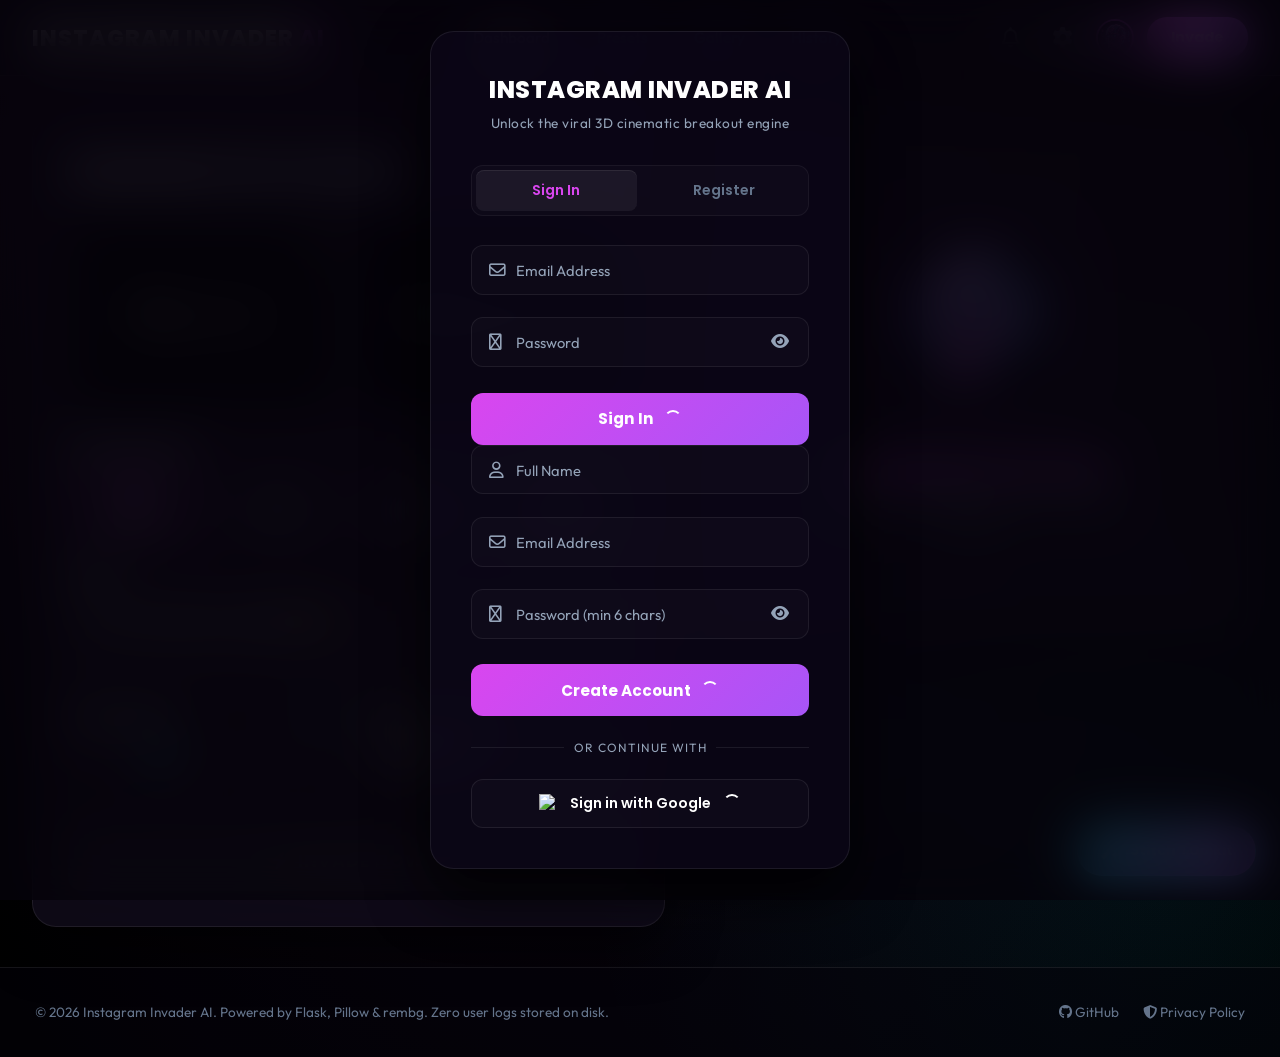
==== commit 293cd086: "feat: add Google & Email firebase authentication options to UI and button spinners" ====
--- a/index.html
+++ b/index.html
@@ -451,6 +451,7 @@
             <button class="google-signin-btn">
                 <img src="https://www.gstatic.com/firebasejs/ui/2.0.0/images/auth/google.svg" alt="Google Logo">
                 <span>Sign in with Google</span>
+                <div class="auth-card-spinner hidden"></div>
             </button>
         </div>
     </div>
@@ -558,13 +559,21 @@
                 <label class="group-label" for="settings-auth-mode">Authentication Mode</label>
                 <select id="settings-auth-mode" class="custom-textarea settings-select" style="height: auto; padding: 0.8rem; background: rgba(14, 9, 28, 0.8); color: #fff; border: 1px solid var(--border-glass); border-radius: 12px; width: 100%;">
                     <option value="mock">Local Mock Database (No Keys Required)</option>
-                    <option value="firebase">Real Firebase Connection (Set Keys in firebase-config.js)</option>
+                    <option value="firebase">Real Firebase Connection (Configure Keys below)</option>
                 </select>
                 <small style="color: var(--text-muted); font-size: 0.75rem; margin-top: 0.4rem; display: block;">
                     Choose "Local Mock Database" for instant previewing/testing.
                 </small>
             </div>
 
+            <div class="form-group" id="settings-firebase-group" style="margin-bottom: 1.5rem; display: none;">
+                <label class="group-label" for="settings-firebase-config">Firebase Configuration JSON</label>
+                <textarea id="settings-firebase-config" class="custom-textarea settings-input" style="height: 120px; padding: 0.8rem; font-family: monospace; font-size: 0.8rem; width: 100%; box-sizing: border-box;" placeholder='{&#10;  "apiKey": "...",&#10;  "authDomain": "...",&#10;  "projectId": "...",&#10;  "storageBucket": "...",&#10;  "messagingSenderId": "...",&#10;  "appId": "..."&#10;}'></textarea>
+                <small style="color: var(--text-muted); font-size: 0.75rem; margin-top: 0.4rem; display: block;">
+                    Paste the Firebase Web App config object JSON/code from your Firebase Console.
+                </small>
+            </div>
+
             <div style="display: flex; gap: 1rem; justify-content: flex-end; margin-top: 1rem;">
                 <button type="button" class="sandbox-action-btn settings-btn-cancel" id="settings-cancel-btn" style="background: rgba(255, 255, 255, 0.05); color: var(--text-muted);">Cancel</button>
                 <button type="button" class="sandbox-action-btn settings-btn-save" id="settings-save-btn" style="background: var(--accent-pink);">Save & Reload</button>
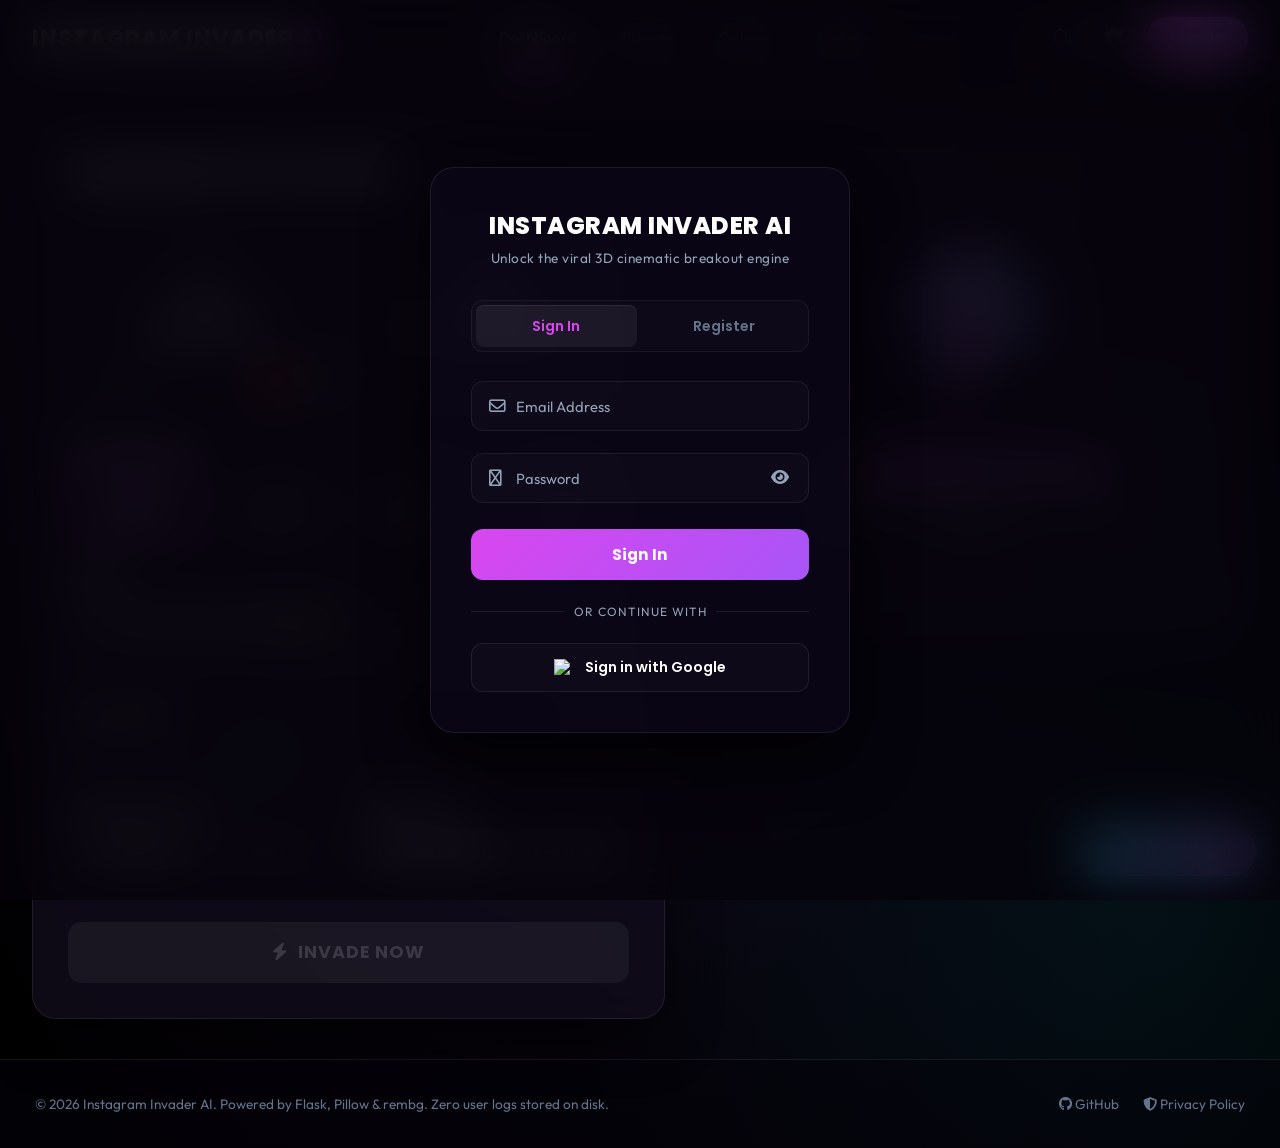
==== commit 6a2c6aa4: "Implement premium connection troubleshooting modal for Mixed Content and Failed to Fetch errors" ====
--- a/index.html
+++ b/index.html
@@ -47,6 +47,10 @@
                             <span class="user-email" id="user-email-text">guest@example.com</span>
                         </div>
                         <div class="dropdown-divider"></div>
+                        <button class="dropdown-item upgrade-btn" id="header-pricing-btn">
+                            <i class="fa-solid fa-gem"></i> Upgrade Plans
+                        </button>
+                        <div class="dropdown-divider"></div>
                         <button class="dropdown-item logout-btn" id="header-logout-btn">
                             <i class="fa-solid fa-arrow-right-from-bracket"></i> Sign Out
                         </button>
@@ -142,18 +146,17 @@
                         </div>
 
                         <!-- Sliders & Theme Configuration Row -->
+                        <div class="form-group">
+                            <div class="flex-label-header">
+                                <label class="group-label" for="intensity-slider">Cinematic Glow</label>
+                                <span class="value-readout" id="glow-value">65%</span>
+                            </div>
+                            <div class="slider-wrapper-custom">
+                                <input type="range" id="intensity-slider" name="intensity" min="0.5" max="2.0" step="0.05" value="1.0">
+                            </div>
+                        </div>
+
                         <div class="config-flex-row">
-                            <!-- Cinematic Glow Slider -->
-                            <div class="form-group flex-1">
-                                <div class="flex-label-header">
-                                    <label class="group-label" for="intensity-slider">Cinematic Glow</label>
-                                    <span class="value-readout" id="glow-value">65%</span>
-                                </div>
-                                <div class="slider-wrapper-custom">
-                                    <input type="range" id="intensity-slider" name="intensity" min="0.5" max="2.0" step="0.05" value="1.0">
-                                </div>
-                            </div>
-
                             <!-- Dark/Light theme Toggle -->
                             <div class="form-group flex-1">
                                 <label class="group-label">Instagram UI Theme</label>
@@ -162,6 +165,16 @@
                                     <button type="button" class="theme-switch-btn" data-theme="light">Light</button>
                                 </div>
                                 <input type="hidden" id="theme" name="theme" value="dark">
+                            </div>
+
+                            <!-- Output Resolution Toggle -->
+                            <div class="form-group flex-1">
+                                <label class="group-label">Output Quality</label>
+                                <div class="resolution-switch-pill">
+                                    <button type="button" class="resolution-switch-btn active" data-res="1080">Standard (1080p)</button>
+                                    <button type="button" class="resolution-switch-btn" data-res="4k">Ultra 4K (2160p)</button>
+                                </div>
+                                <input type="hidden" id="resolution" name="resolution" value="1080">
                             </div>
                         </div>
 
@@ -376,7 +389,7 @@
     </footer>
 
     <!-- Full-screen Authentication Overlay -->
-    <div class="auth-overlay" id="auth-overlay" style="display: none;">
+    <div class="auth-overlay" id="auth-overlay">
         <div class="auth-container glassmorphic animate-fade-in">
             <div class="auth-brand">
                 INSTAGRAM INVADER <span class="accent-glow">AI</span>
@@ -581,9 +594,225 @@
         </div>
     </div>
 
+    <!-- Connection Error Modal -->
+    <div class="stitch-modal-overlay" id="connection-error-modal" style="display: none;">
+        <div class="stitch-modal-container glassmorphic animate-fade-in" style="max-width: 550px; width: 95%;">
+            <div class="stitch-modal-header">
+                <div class="stitch-brand" style="color: var(--accent-pink);">
+                    <i class="fa-solid fa-triangle-exclamation" style="color: var(--accent-pink); filter: drop-shadow(0 0 5px var(--accent-pink));"></i> Connection Warning
+                </div>
+                <button type="button" class="stitch-close-btn" id="conn-error-close-btn"><i class="fa-solid fa-xmark"></i></button>
+            </div>
+            
+            <div style="overflow-y: auto; flex: 1; padding-right: 0.5rem; margin-bottom: 1.5rem; font-size: 0.95rem; line-height: 1.6;">
+                <p style="margin-bottom: 1rem; color: #fff; font-weight: 600;">
+                    Failed to reach the Flask API server.
+                </p>
+                <p style="color: var(--text-muted); margin-bottom: 1.5rem;">
+                    Since this website is loaded securely via <strong style="color: #fff;">HTTPS</strong> (<code style="background: rgba(255,255,255,0.08); padding: 2px 6px; border-radius: 4px; font-family: monospace;">appdeloper.github.io</code>), browsers block insecure connection requests (<strong style="color: var(--accent-pink);">HTTP</strong>) to local IP addresses or external local servers due to security policies (Mixed Content).
+                </p>
+
+                <div class="error-step-card" style="background: rgba(255, 255, 255, 0.03); border: 1px solid rgba(255, 255, 255, 0.08); border-radius: 16px; padding: 1.2rem; margin-bottom: 1rem;">
+                    <h4 style="color: var(--accent-cyan); margin-bottom: 0.5rem; display: flex; align-items: center; gap: 0.5rem; font-size: 1rem;">
+                        <i class="fa-solid fa-desktop"></i> Option A: Run Entirely Locally (Recommended)
+                    </h4>
+                    <p style="color: var(--text-muted); font-size: 0.85rem; margin-bottom: 0.5rem;">
+                        Run both the frontend and backend on your computer to bypass all security limitations.
+                    </p>
+                    <ol style="color: var(--text-muted); font-size: 0.85rem; padding-left: 1.2rem; margin: 0;">
+                        <li>Open <a href="http://localhost:5000" target="_blank" style="color: var(--accent-cyan); text-decoration: underline;">http://localhost:5000</a> in your browser.</li>
+                        <li>This uses the local files served directly by your running Flask backend server!</li>
+                    </ol>
+                </div>
+
+                <div class="error-step-card" style="background: rgba(255, 255, 255, 0.03); border: 1px solid rgba(255, 255, 255, 0.08); border-radius: 16px; padding: 1.2rem; margin-bottom: 0.5rem;">
+                    <h4 style="color: var(--accent-cyan); margin-bottom: 0.5rem; display: flex; align-items: center; gap: 0.5rem; font-size: 1rem;">
+                        <i class="fa-solid fa-network-wired"></i> Option B: Connect Mobile / Remote Browser
+                    </h4>
+                    <p style="color: var(--text-muted); font-size: 0.85rem; margin-bottom: 0.8rem;">
+                        Expose your PC's Flask server via a secure HTTPS tunnel so your phone can safely connect to it:
+                    </p>
+                    
+                    <div style="margin-bottom: 0.8rem;">
+                        <span style="font-size: 0.8rem; color: #fff; display: block; margin-bottom: 0.3rem; font-weight: 600;">1. Start a secure tunnel (run in your PC terminal):</span>
+                        <div style="display: flex; gap: 0.5rem; background: #0c0818; padding: 0.6rem 0.8rem; border-radius: 8px; align-items: center; border: 1px solid rgba(255,255,255,0.05);">
+                            <code style="font-family: monospace; color: var(--accent-cyan); font-size: 0.85rem; flex: 1; overflow-x: auto; white-space: nowrap;" id="code-localtunnel">npx localtunnel --port 5000</code>
+                            <button class="utility-icon-btn" onclick="copyConnCode('code-localtunnel', this)" title="Copy Code" style="padding: 4px 8px; height: auto; font-size: 0.8rem; border: none; background: transparent; cursor: pointer; color: var(--text-muted);">
+                                <i class="fa-regular fa-copy"></i>
+                            </button>
+                        </div>
+                        <span style="font-size: 0.75rem; color: var(--text-muted); display: block; margin-top: 0.3rem;">Alternative: <code style="font-family: monospace; color: #ccc;">ngrok http 5000</code></span>
+                    </div>
+
+                    <div style="margin-bottom: 0.5rem;">
+                        <span style="font-size: 0.8rem; color: #fff; display: block; margin-bottom: 0.3rem; font-weight: 600;">2. Apply secure URL:</span>
+                        <p style="color: var(--text-muted); font-size: 0.85rem; margin: 0 0 0.5rem 0;">
+                            Copy the generated secure <strong style="color: #fff;">https://...</strong> URL, click <strong>Configure Settings</strong> below, and paste it into the <strong>Flask API Base URL</strong> field.
+                        </p>
+                    </div>
+                </div>
+            </div>
+
+            <div style="display: flex; gap: 1rem; justify-content: flex-end;">
+                <button type="button" class="sandbox-action-btn" id="conn-error-cancel-btn" style="background: rgba(255, 255, 255, 0.05); color: var(--text-muted);">Close</button>
+                <button type="button" class="sandbox-action-btn" id="conn-error-settings-btn" style="background: var(--accent-cyan); color: #000; font-weight: 600;">Configure Settings</button>
+            </div>
+        </div>
+    </div>
+
+    <!-- Sleek Glassmorphic Bottom Navigation Bar for Mobile -->
+    <nav class="mobile-bottom-nav glassmorphic">
+        <button class="tab-btn active" data-tab="dashboard">
+            <i class="fa-solid fa-sliders"></i>
+            <span>Invade</span>
+        </button>
+        <button class="tab-btn" data-tab="presets">
+            <i class="fa-solid fa-wand-magic-sparkles"></i>
+            <span>Presets</span>
+        </button>
+        <button class="tab-btn" data-tab="gallery">
+            <i class="fa-solid fa-images"></i>
+            <span>Gallery</span>
+        </button>
+        <button class="tab-btn" data-tab="history">
+            <i class="fa-solid fa-clock-rotate-left"></i>
+            <span>History</span>
+        </button>
+    </nav>
+
+    <!-- Pricing Modal -->
+    <div class="stitch-modal-overlay" id="pricing-modal" style="display: none;">
+        <div class="stitch-modal-container glassmorphic animate-fade-in" style="max-width: 900px; width: 95%;">
+            <div class="stitch-modal-header">
+                <div class="stitch-brand">
+                    <i class="fa-solid fa-gem"></i> Instagram Creator Pro
+                </div>
+                <button type="button" class="stitch-close-btn" id="pricing-close-btn"><i class="fa-solid fa-xmark"></i></button>
+            </div>
+            
+            <p class="pricing-modal-desc">Elevate your meme creation game with cinematic depth maps, higher resolutions, and custom tear presets.</p>
+            
+            <div class="pricing-grid">
+                <!-- Card 1: Free -->
+                <div class="pricing-card glassmorphic">
+                    <div class="pricing-card-header">
+                        <h3>Starter</h3>
+                        <div class="pricing-price">$0<span>/forever</span></div>
+                        <p class="pricing-tagline">Perfect for casual creators</p>
+                    </div>
+                    <div class="pricing-features">
+                        <ul>
+                            <li><i class="fa-solid fa-check feature-check"></i> Standard Resolution</li>
+                            <li><i class="fa-solid fa-check feature-check"></i> 4 Procedural Tear Styles</li>
+                            <li><i class="fa-solid fa-check feature-check"></i> Guest Sandbox Access</li>
+                            <li><i class="fa-solid fa-xmark feature-unsupported"></i> 4K High Resolution output</li>
+                            <li><i class="fa-solid fa-xmark feature-unsupported"></i> Custom Tear Vector Uploads</li>
+                        </ul>
+                    </div>
+                    <button class="pricing-btn secondary-btn" disabled>Current Plan</button>
+                </div>
+                
+                <!-- Card 2: Pro -->
+                <div class="pricing-card glassmorphic popular-card">
+                    <div class="popular-badge">MOST POPULAR</div>
+                    <div class="pricing-card-header">
+                        <h3>Creator Pro</h3>
+                        <div class="pricing-price">$9<span>/month</span></div>
+                        <p class="pricing-tagline">For active viral meme makers</p>
+                    </div>
+                    <div class="pricing-features">
+                        <ul>
+                            <li><i class="fa-solid fa-check feature-check"></i> 4K High Resolution Output</li>
+                            <li><i class="fa-solid fa-check feature-check"></i> All Tearing Presets & Canvas tools</li>
+                            <li><i class="fa-solid fa-check feature-check"></i> Priority Processing Queue</li>
+                            <li><i class="fa-solid fa-check feature-check"></i> Custom Tear Vector Uploads</li>
+                            <li><i class="fa-solid fa-xmark feature-unsupported"></i> Batch processing API</li>
+                        </ul>
+                    </div>
+                    <button class="pricing-btn primary-glow-btn" onclick="alert('Thank you for choosing Creator Pro! Stripe sandbox integration is booting...')">Upgrade to Pro</button>
+                </div>
+                
+                <!-- Card 3: Creator Bundle -->
+                <div class="pricing-card glassmorphic">
+                    <div class="pricing-card-header">
+                        <h3>Studio Bundle</h3>
+                        <div class="pricing-price">$29<span>/month</span></div>
+                        <p class="pricing-tagline">For professional social teams</p>
+                    </div>
+                    <div class="pricing-features">
+                        <ul>
+                            <li><i class="fa-solid fa-check feature-check"></i> Everything in Creator Pro</li>
+                            <li><i class="fa-solid fa-check feature-check"></i> Batch processing API</li>
+                            <li><i class="fa-solid fa-check feature-check"></i> Team Shared Asset Library</li>
+                            <li><i class="fa-solid fa-check feature-check"></i> 24/7 Dedicated Server Support</li>
+                            <li><i class="fa-solid fa-check feature-check"></i> Whitelabel UI Integration</li>
+                        </ul>
+                    </div>
+                    <button class="pricing-btn secondary-btn" onclick="alert('Boots Studio Bundle registration...')">Get Studio Bundle</button>
+                </div>
+            </div>
+        </div>
+    </div>
+
+    <!-- Image Cropper Modal -->
+    <div class="stitch-modal-overlay" id="cropper-modal" style="display: none;">
+        <div class="stitch-modal-container glassmorphic animate-fade-in" style="max-width: 600px; width: 95%;">
+            <div class="stitch-modal-header">
+                <div class="stitch-brand">
+                    <i class="fa-solid fa-crop-simple"></i> Crop & Fine-Tune Subject
+                </div>
+                <button type="button" class="stitch-close-btn" id="cropper-close-btn"><i class="fa-solid fa-xmark"></i></button>
+            </div>
+            
+            <div class="cropper-workspace">
+                <div class="cropper-canvas-container" id="cropper-canvas-container">
+                    <canvas id="cropper-canvas"></canvas>
+                    <div class="cropper-grid-overlay">
+                        <div class="grid-line grid-v1"></div>
+                        <div class="grid-line grid-v2"></div>
+                        <div class="grid-line grid-h1"></div>
+                        <div class="grid-line grid-h2"></div>
+                    </div>
+                    <!-- Crop selection frame handles -->
+                    <div class="cropper-drag-handle handle-tl" data-handle="tl"></div>
+                    <div class="cropper-drag-handle handle-tr" data-handle="tr"></div>
+                    <div class="cropper-drag-handle handle-bl" data-handle="bl"></div>
+                    <div class="cropper-drag-handle handle-br" data-handle="br"></div>
+                </div>
+            </div>
+            
+            <div class="cropper-controls-row">
+                <button type="button" class="cropper-control-btn" id="cropper-rot-left" title="Rotate Left">
+                    <i class="fa-solid fa-rotate-left"></i>
+                </button>
+                <button type="button" class="cropper-control-btn" id="cropper-rot-right" title="Rotate Right">
+                    <i class="fa-solid fa-rotate-right"></i>
+                </button>
+                <button type="button" class="cropper-control-btn" id="cropper-flip-h" title="Flip Horizontal">
+                    <i class="fa-solid fa-arrows-left-right"></i>
+                </button>
+                
+                <div class="aspect-ratio-selector">
+                    <button type="button" class="aspect-ratio-btn active" data-ratio="free">Free</button>
+                    <button type="button" class="aspect-ratio-btn" data-ratio="1:1">1:1</button>
+                    <button type="button" class="aspect-ratio-btn" data-ratio="4:5">4:5</button>
+                    <button type="button" class="aspect-ratio-btn" data-ratio="16:9">16:9</button>
+                </div>
+            </div>
+            
+            <div class="cropper-actions-row">
+                <button type="button" class="sandbox-action-btn cropper-btn-cancel" id="cropper-cancel-btn">Cancel</button>
+                <button type="button" class="sandbox-action-btn cropper-btn-apply" id="cropper-apply-btn">
+                    <i class="fa-solid fa-check"></i> Apply Crop
+                </button>
+            </div>
+        </div>
+    </div>
+
     <!-- Firebase SDK (Compat Version for Easy Global Script Loading) -->
     <script src="https://www.gstatic.com/firebasejs/10.8.0/firebase-app-compat.js"></script>
     <script src="https://www.gstatic.com/firebasejs/10.8.0/firebase-auth-compat.js"></script>
+    <script src="https://www.gstatic.com/firebasejs/10.8.0/firebase-analytics-compat.js"></script>
 
     <!-- Authentication Configuration & Core logic -->
     <script src="static/js/firebase-config.js"></script>
--- a/static/css/style.css
+++ b/static/css/style.css
@@ -28,6 +28,11 @@
     box-sizing: border-box;
     margin: 0;
     padding: 0;
+}
+
+/* Global utility for hiding elements */
+.hidden {
+    display: none !important;
 }
 
 body {
@@ -442,12 +447,15 @@
 .preset-card:hover {
     background: rgba(255, 255, 255, 0.05);
     border-color: var(--accent-purple);
+    transform: translateY(-3px) scale(1.03);
+    box-shadow: 0 5px 15px rgba(168, 85, 247, 0.15);
 }
 
 .preset-card.active {
     background: rgba(217, 70, 239, 0.08);
     border-color: var(--accent-pink);
-    box-shadow: 0 0 15px rgba(217, 70, 239, 0.2);
+    box-shadow: 0 0 20px rgba(217, 70, 239, 0.35);
+    transform: translateY(-1px) scale(1.01);
 }
 
 .preset-card.active i {
@@ -568,6 +576,51 @@
     border: 1px solid rgba(255, 255, 255, 0.1);
 }
 
+/* Resolution switch pill */
+.resolution-switch-pill {
+    display: flex;
+    background: rgba(255, 255, 255, 0.03);
+    border: 1px solid var(--border-glass);
+    border-radius: 12px;
+    padding: 4px;
+    height: 48px;
+    position: relative;
+    transition: var(--transition-smooth);
+}
+
+.resolution-switch-pill:hover {
+    border-color: rgba(6, 182, 212, 0.25);
+    box-shadow: 0 0 10px rgba(6, 182, 212, 0.1);
+}
+
+.resolution-switch-btn {
+    flex: 1;
+    border: none;
+    background: transparent;
+    color: var(--text-muted);
+    font-family: var(--font-outfit);
+    font-weight: 600;
+    font-size: 0.85rem;
+    border-radius: 8px;
+    cursor: pointer;
+    transition: var(--transition-smooth);
+    display: flex;
+    align-items: center;
+    justify-content: center;
+}
+
+.resolution-switch-btn:hover {
+    color: #fff;
+    transform: scale(1.02);
+}
+
+.resolution-switch-btn.active {
+    background: rgba(255, 255, 255, 0.08);
+    color: #fff;
+    border: 1px solid rgba(255, 255, 255, 0.1);
+    box-shadow: 0 0 8px rgba(255, 255, 255, 0.05);
+}
+
 /* Submit Invade Button */
 .invade-now-btn {
     margin-top: 1.5rem;
@@ -590,13 +643,17 @@
     transition: var(--transition-smooth);
 }
 
+.invade-now-btn:not(:disabled) {
+    animation: breatheGlow 2.5s infinite ease-in-out;
+}
+
 .invade-now-btn:hover:not(:disabled) {
-    transform: translateY(-2px);
-    box-shadow: 0 6px 24px rgba(217, 70, 239, 0.55), var(--glow-pink);
+    transform: translateY(-3px) scale(1.01);
+    box-shadow: 0 8px 28px rgba(217, 70, 239, 0.65), var(--glow-pink);
 }
 
 .invade-now-btn:active:not(:disabled) {
-    transform: translateY(1px);
+    transform: translateY(1px) scale(0.99);
 }
 
 .invade-now-btn:disabled {
@@ -1346,6 +1403,16 @@
     50% { transform: scale(1.12); opacity: 0.85; }
 }
 
+@keyframes breatheGlow {
+    0%, 100% { box-shadow: 0 4px 20px rgba(217, 70, 239, 0.3); }
+    50% { box-shadow: 0 4px 30px rgba(217, 70, 239, 0.65), 0 0 15px rgba(168, 85, 247, 0.4); }
+}
+
+/* Bottom Navigation Bar for Mobile (Hidden by default on Desktop) */
+.mobile-bottom-nav {
+    display: none;
+}
+
 /* Responsive queries */
 @media (max-width: 990px) {
     .dashboard-grid {
@@ -1368,28 +1435,40 @@
 
 @media (max-width: 768px) {
     .app-navbar {
-        height: auto;
-        padding: 1rem;
+        height: 70px;
+        padding: 0 1.5rem;
+        display: flex;
+        align-items: center;
     }
     
     .navbar-container {
-        flex-direction: column;
-        gap: 1rem;
+        flex-direction: row;
+        justify-content: space-between;
+        align-items: center;
+        width: 100%;
+        gap: 0;
     }
     
     .nav-tabs {
-        width: 100%;
-        justify-content: center;
-        overflow-x: auto;
-        padding-bottom: 4px;
+        display: none; /* Hide on mobile since we have bottom nav bar */
     }
     
     .nav-utilities {
-        display: none; /* Hide top invasion button on mobile to prevent clutter */
+        display: flex !important; /* Force show utilities */
+        gap: 0.8rem;
+        align-items: center;
+    }
+    
+    .nav-invade-btn {
+        display: none; /* Hide top invasion button on mobile since bottom nav / config cards are used */
     }
     
     .app-main-content {
-        padding: 1.5rem 1rem;
+        padding: 1.5rem 1rem 100px 1rem; /* Extra bottom padding for floating bottom nav */
+    }
+    
+    .app-footer {
+        padding-bottom: 100px; /* Prevent footer text from being hidden behind mobile bottom nav */
     }
     
     .upload-container {
@@ -1400,12 +1479,116 @@
         grid-template-columns: 1fr;
     }
     
+    .preset-gallery-card {
+        flex-direction: column; /* Stack visual and details vertically on mobile */
+    }
+    
+    .preset-card-visual {
+        width: 100%;
+        height: 120px;
+        border-right: none;
+        border-bottom: 1px solid var(--border-glass);
+    }
+    
     .gallery-showcase-grid {
         grid-template-columns: 1fr;
     }
     
     .history-grid {
         grid-template-columns: 1fr 1fr;
+    }
+
+    /* Floating Pill Bottom Navigation Bar for Mobile */
+    .mobile-bottom-nav {
+        display: flex;
+        justify-content: space-around;
+        align-items: center;
+        position: fixed;
+        bottom: 20px;
+        left: 50%;
+        transform: translateX(-50%);
+        width: 90%;
+        max-width: 480px;
+        height: 64px;
+        background: rgba(14, 9, 28, 0.8);
+        backdrop-filter: blur(20px);
+        -webkit-backdrop-filter: blur(20px);
+        border: 1px solid var(--border-glass);
+        border-radius: 20px;
+        box-shadow: 0 10px 30px rgba(0, 0, 0, 0.5), inset 0 1px 0 rgba(255, 255, 255, 0.05);
+        z-index: 999;
+        padding: 0 10px;
+    }
+    
+    .mobile-bottom-nav .tab-btn {
+        background: transparent;
+        border: none;
+        color: var(--text-secondary);
+        display: flex;
+        flex-direction: column;
+        align-items: center;
+        justify-content: center;
+        gap: 4px;
+        padding: 8px 12px;
+        font-family: var(--font-poppins);
+        font-size: 0.72rem;
+        font-weight: 500;
+        cursor: pointer;
+        transition: var(--transition-smooth);
+        border-radius: 12px;
+        flex: 1;
+        height: 100%;
+    }
+    
+    .mobile-bottom-nav .tab-btn i {
+        font-size: 1.15rem;
+        transition: transform 0.2s;
+    }
+    
+    .mobile-bottom-nav .tab-btn:hover {
+        color: #fff;
+    }
+    
+    .mobile-bottom-nav .tab-btn.active {
+        color: var(--accent-pink);
+        background: rgba(255, 255, 255, 0.03);
+    }
+    
+    .mobile-bottom-nav .tab-btn.active i {
+        transform: scale(1.1);
+        color: var(--accent-pink);
+        filter: drop-shadow(0 0 5px rgba(217, 70, 239, 0.4));
+    }
+
+    /* Transform Stitch Tool Trigger into a FAB above bottom nav */
+    .stitch-toolkit-trigger {
+        bottom: 95px;
+        right: 20px;
+        width: 48px;
+        height: 48px;
+        padding: 0;
+        border-radius: 50%;
+        justify-content: center;
+        align-items: center;
+    }
+    
+    .stitch-toolkit-trigger span {
+        display: none; /* Hide text on mobile */
+    }
+
+    /* Vertical stack for Stitch Modal Sandbox split playground */
+    .sandbox-playground-split {
+        grid-template-columns: 1fr;
+        min-height: auto;
+        gap: 1rem;
+    }
+    
+    .sandbox-input-side {
+        height: 180px;
+    }
+    
+    .sandbox-preview-side {
+        height: 260px;
     }
 }
 
@@ -1743,7 +1926,8 @@
     animation: fadeIn 0.25s ease-out;
 }
 
-.profile-widget:hover .profile-dropdown {
+.profile-widget:hover .profile-dropdown,
+.profile-widget.active .profile-dropdown {
     display: flex;
 }
 
@@ -2212,3 +2396,410 @@
     box-shadow: 0 0 20px rgba(255, 0, 127, 0.5) !important;
 }
 
+/* ==========================================================================
+   Pricing & Upgrade Modal Styles
+   ========================================================================== */
+.pricing-modal-desc {
+    color: var(--text-muted);
+    font-size: 0.95rem;
+    line-height: 1.5;
+    margin-bottom: 2rem;
+    text-align: center;
+    max-width: 600px;
+    margin-left: auto;
+    margin-right: auto;
+}
+
+.pricing-grid {
+    display: grid;
+    grid-template-columns: repeat(3, 1fr);
+    gap: 1.5rem;
+    overflow-y: auto;
+    padding: 0.5rem;
+    flex: 1;
+}
+
+.pricing-card {
+    background: rgba(255, 255, 255, 0.02);
+    border: 1px solid var(--border-glass);
+    border-radius: 20px;
+    padding: 2rem 1.5rem;
+    display: flex;
+    flex-direction: column;
+    position: relative;
+    transition: var(--transition-smooth);
+}
+
+.pricing-card:hover {
+    transform: translateY(-5px);
+    border-color: rgba(255, 255, 255, 0.15);
+    background: rgba(255, 255, 255, 0.04);
+}
+
+/* Creator Pro (Popular Card) Pulse Glow */
+.pricing-card.popular-card {
+    border: 1px solid var(--accent-purple);
+    background: rgba(168, 85, 247, 0.04);
+    box-shadow: 0 10px 30px rgba(168, 85, 247, 0.15);
+    animation: neonPurplePulse 3s infinite alternate ease-in-out;
+}
+
+.pricing-card.popular-card:hover {
+    background: rgba(168, 85, 247, 0.08);
+}
+
+@keyframes neonPurplePulse {
+    0% {
+        box-shadow: 0 10px 35px rgba(168, 85, 247, 0.2);
+        border-color: rgba(168, 85, 247, 0.6);
+    }
+    100% {
+        box-shadow: 0 10px 50px rgba(168, 85, 247, 0.45), 0 0 25px rgba(168, 85, 247, 0.2);
+        border-color: rgba(168, 85, 247, 1);
+    }
+}
+
+.popular-badge {
+    position: absolute;
+    top: 0;
+    left: 50%;
+    transform: translate(-50%, -50%);
+    background: linear-gradient(90deg, var(--accent-pink), var(--accent-purple));
+    color: #fff;
+    font-size: 0.7rem;
+    font-weight: 800;
+    letter-spacing: 1px;
+    padding: 4px 14px;
+    border-radius: 20px;
+    box-shadow: var(--glow-pink);
+    white-space: nowrap;
+}
+
+.pricing-card-header {
+    text-align: center;
+    margin-bottom: 1.5rem;
+}
+
+.pricing-card-header h3 {
+    font-family: var(--font-poppins);
+    font-weight: 700;
+    font-size: 1.25rem;
+    margin-bottom: 0.5rem;
+    color: #fff;
+}
+
+.pricing-price {
+    font-size: 2.2rem;
+    font-weight: 800;
+    color: #fff;
+    margin: 0.5rem 0;
+    font-family: var(--font-poppins);
+}
+
+.pricing-price span {
+    font-size: 0.85rem;
+    color: var(--text-muted);
+    font-weight: 400;
+}
+
+.pricing-tagline {
+    font-size: 0.8rem;
+    color: var(--text-muted);
+}
+
+.pricing-features {
+    margin-bottom: 2rem;
+    flex: 1;
+}
+
+.pricing-features ul {
+    list-style: none;
+    display: flex;
+    flex-direction: column;
+    gap: 0.75rem;
+}
+
+.pricing-features li {
+    font-size: 0.85rem;
+    color: var(--text-main);
+    display: flex;
+    align-items: center;
+    gap: 0.6rem;
+}
+
+.feature-check {
+    color: #10b981;
+    text-shadow: 0 0 6px rgba(16, 185, 129, 0.4);
+}
+
+.feature-unsupported {
+    color: rgba(255, 255, 255, 0.2);
+}
+
+.pricing-btn {
+    width: 100%;
+    padding: 0.85rem;
+    border-radius: 12px;
+    font-weight: 700;
+    font-size: 0.9rem;
+    cursor: pointer;
+    transition: var(--transition-smooth);
+    border: none;
+    font-family: var(--font-poppins);
+}
+
+.pricing-btn.primary-glow-btn {
+    background: linear-gradient(135deg, var(--accent-pink) 0%, var(--accent-purple) 100%);
+    color: #fff;
+    box-shadow: 0 4px 15px rgba(217, 70, 239, 0.3);
+}
+
+.pricing-btn.primary-glow-btn:hover {
+    transform: scale(1.03);
+    box-shadow: 0 4px 20px rgba(217, 70, 239, 0.5), var(--glow-pink);
+}
+
+.pricing-btn.secondary-btn {
+    background: rgba(255, 255, 255, 0.05);
+    border: 1px solid var(--border-glass);
+    color: #fff;
+}
+
+.pricing-btn.secondary-btn:hover:not(:disabled) {
+    background: rgba(255, 255, 255, 0.1);
+    transform: scale(1.03);
+}
+
+.pricing-btn:disabled {
+    opacity: 0.6;
+    cursor: not-allowed;
+}
+
+/* ==========================================================================
+   Image Cropper Workspace Styles
+   ========================================================================== */
+.cropper-workspace {
+    background: rgba(0, 0, 0, 0.4);
+    border: 1px solid var(--border-glass);
+    border-radius: 16px;
+    padding: 1.5rem;
+    margin-bottom: 1.5rem;
+    display: flex;
+    justify-content: center;
+    align-items: center;
+    position: relative;
+    overflow: hidden;
+    min-height: 300px;
+    max-height: 420px;
+    flex: 1;
+}
+
+.cropper-canvas-container {
+    position: relative;
+    max-width: 100%;
+    max-height: 100%;
+    display: inline-block;
+    box-shadow: 0 10px 30px rgba(0, 0, 0, 0.8);
+    background: #000;
+}
+
+#cropper-canvas {
+    display: block;
+    max-width: 100%;
+    max-height: 360px;
+    object-fit: contain;
+}
+
+/* Rule of Thirds Crop Window Overlay */
+.cropper-grid-overlay {
+    position: absolute;
+    border: 2px solid var(--accent-cyan);
+    pointer-events: none;
+    box-shadow: 0 0 0 4000px rgba(0, 0, 0, 0.65); /* Crop mask */
+    transition: none;
+    box-sizing: border-box;
+}
+
+.cropper-grid-overlay .grid-line {
+    position: absolute;
+    background: rgba(6, 182, 212, 0.35);
+}
+
+.cropper-grid-overlay .grid-v1 {
+    left: 33.33%;
+    top: 0;
+    bottom: 0;
+    width: 1px;
+}
+
+.cropper-grid-overlay .grid-v2 {
+    left: 66.66%;
+    top: 0;
+    bottom: 0;
+    width: 1px;
+}
+
+.cropper-grid-overlay .grid-h1 {
+    top: 33.33%;
+    left: 0;
+    right: 0;
+    height: 1px;
+}
+
+.cropper-grid-overlay .grid-h2 {
+    top: 66.66%;
+    left: 0;
+    right: 0;
+    height: 1px;
+}
+
+/* Neon handles for resizing crop window */
+.cropper-drag-handle {
+    position: absolute;
+    width: 16px;
+    height: 16px;
+    background: var(--accent-cyan);
+    border: 2px solid #fff;
+    box-shadow: var(--glow-cyan);
+    border-radius: 50%;
+    z-index: 100;
+}
+
+.cropper-drag-handle.handle-tl {
+    top: -8px;
+    left: -8px;
+    cursor: nwse-resize;
+}
+
+.cropper-drag-handle.handle-tr {
+    top: -8px;
+    right: -8px;
+    cursor: nesw-resize;
+}
+
+.cropper-drag-handle.handle-bl {
+    bottom: -8px;
+    left: -8px;
+    cursor: nesw-resize;
+}
+
+.cropper-drag-handle.handle-br {
+    bottom: -8px;
+    right: -8px;
+    cursor: nwse-resize;
+}
+
+.cropper-controls-row {
+    display: flex;
+    justify-content: space-between;
+    align-items: center;
+    gap: 1rem;
+    margin-bottom: 1.5rem;
+    flex-wrap: wrap;
+}
+
+.cropper-control-btn {
+    width: 42px;
+    height: 42px;
+    border-radius: 50%;
+    background: rgba(255, 255, 255, 0.05);
+    border: 1px solid var(--border-glass);
+    color: #fff;
+    display: flex;
+    align-items: center;
+    justify-content: center;
+    cursor: pointer;
+    font-size: 1rem;
+    transition: var(--transition-smooth);
+}
+
+.cropper-control-btn:hover {
+    background: rgba(255, 255, 255, 0.12);
+    border-color: var(--accent-cyan);
+    color: var(--accent-cyan);
+    transform: scale(1.1);
+}
+
+.aspect-ratio-selector {
+    display: flex;
+    gap: 0.5rem;
+    background: rgba(255, 255, 255, 0.02);
+    border: 1px solid var(--border-glass);
+    padding: 4px;
+    border-radius: 30px;
+}
+
+.aspect-ratio-btn {
+    border: none;
+    outline: none;
+    background: transparent;
+    color: var(--text-muted);
+    font-size: 0.8rem;
+    font-weight: 600;
+    padding: 0.45rem 1rem;
+    border-radius: 20px;
+    cursor: pointer;
+    font-family: var(--font-poppins);
+    transition: var(--transition-smooth);
+}
+
+.aspect-ratio-btn:hover {
+    color: #fff;
+}
+
+.aspect-ratio-btn.active {
+    background: rgba(6, 182, 212, 0.15);
+    color: var(--accent-cyan);
+    border: 1px solid rgba(6, 182, 212, 0.25);
+}
+
+.cropper-actions-row {
+    display: flex;
+    justify-content: flex-end;
+    gap: 1rem;
+}
+
+.cropper-btn-cancel {
+    background: rgba(255, 255, 255, 0.05);
+    color: var(--text-muted);
+}
+
+.cropper-btn-cancel:hover {
+    background: rgba(255, 255, 255, 0.1);
+    color: #fff;
+}
+
+.cropper-btn-apply {
+    background: var(--accent-cyan);
+    color: #fff;
+    box-shadow: var(--glow-cyan);
+}
+
+.cropper-btn-apply:hover {
+    box-shadow: 0 0 25px rgba(6, 182, 212, 0.8);
+    filter: brightness(1.15);
+}
+
+/* Responsive Overrides */
+@media (max-width: 768px) {
+    .pricing-grid {
+        grid-template-columns: 1fr;
+        max-height: 50vh;
+    }
+    .pricing-card {
+        padding: 1.5rem;
+    }
+    .pricing-card.popular-card {
+        margin-top: 15px;
+    }
+    .cropper-workspace {
+        min-height: 200px;
+        max-height: 300px;
+        padding: 0.5rem;
+    }
+    .cropper-controls-row {
+        justify-content: center;
+        gap: 0.5rem;
+    }
+}
+
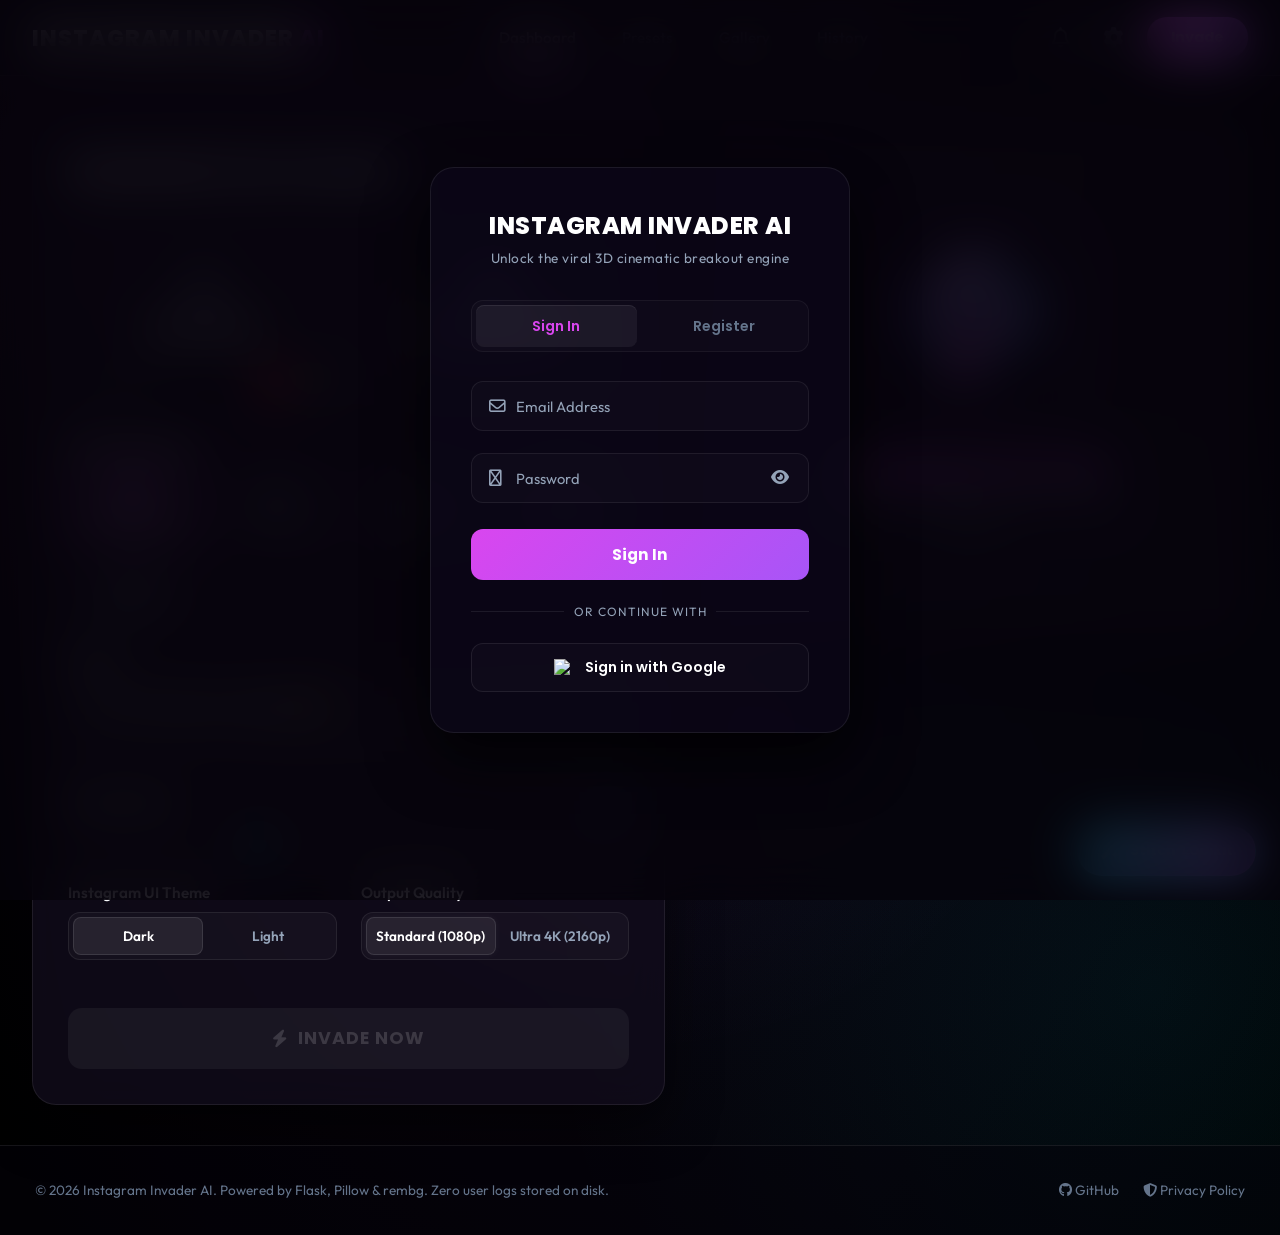
==== commit 81cde99d: "feat: Add Profile Breakout generation type, premium glassmorphic percentage progress bar, and fix mo" ====
--- a/index.html
+++ b/index.html
@@ -119,7 +119,11 @@
                         <div class="form-group">
                             <label class="group-label">Preset Tear Styles</label>
                             <div class="tear-presets-grid">
-                                <button type="button" class="preset-card active" data-preset="circle">
+                                <button type="button" class="preset-card active" data-preset="profile_breakout">
+                                    <i class="fa-solid fa-user-ninja preset-icon"></i>
+                                    <span>Profile Breakout</span>
+                                </button>
+                                <button type="button" class="preset-card" data-preset="circle">
                                     <i class="fa-regular fa-circle-dot preset-icon"></i>
                                     <span>Circle Rip</span>
                                 </button>
@@ -136,7 +140,7 @@
                                     <span>Diagonal Tear</span>
                                 </button>
                             </div>
-                            <input type="hidden" id="tear_style" name="tear_style" value="circle">
+                            <input type="hidden" id="tear_style" name="tear_style" value="profile_breakout">
                         </div>
 
                         <!-- Caption Input -->
@@ -205,6 +209,18 @@
                                 <i class="fa-solid fa-skull loading-skull-icon"></i>
                             </div>
                             <h3 class="processing-status-text">Initializing Engine...</h3>
+                            
+                            <!-- Live Progress Bar -->
+                            <div class="progress-bar-wrapper">
+                                <div class="progress-bar-header">
+                                    <span>Breach Progress</span>
+                                    <span id="progress-bar-percentage">0%</span>
+                                </div>
+                                <div class="progress-bar-container">
+                                    <div class="progress-bar-fill" id="progress-bar-fill"></div>
+                                </div>
+                            </div>
+
                             <ul class="processing-milestones">
                                 <li class="milestone active" id="m-0"><i class="fa-solid fa-circle-check"></i> Launching pipeline...</li>
                                 <li class="milestone" id="m-1"><i class="fa-solid fa-circle-notch"></i> Clipping subject background (rembg)...</li>
@@ -266,6 +282,17 @@
                 <p class="section-subtext-custom">Select a style template to apply to your generator configuration.</p>
                 
                 <div class="presets-gallery-grid">
+                    <div class="preset-gallery-card" data-preset="profile_breakout">
+                        <div class="preset-card-visual">
+                            <div class="demo-tear-shape shape-profile-breakout"></div>
+                        </div>
+                        <div class="preset-card-details">
+                            <h3>Profile Breakout</h3>
+                            <p>The signature 3D pop-out style matching the reference image. Centers a jagged organic tear at the grid-bio junction for maximum impact.</p>
+                            <button class="apply-preset-btn">Select Style</button>
+                        </div>
+                    </div>
+
                     <div class="preset-gallery-card" data-preset="circle">
                         <div class="preset-card-visual bg-circle-tear">
                             <div class="demo-tear-shape shape-circle"></div>
--- a/static/css/style.css
+++ b/static/css/style.css
@@ -774,6 +774,44 @@
     margin-bottom: 1.8rem;
 }
 
+/* Premium Glassmorphic Progress Bar */
+.progress-bar-wrapper {
+    width: 85%;
+    max-width: 400px;
+    margin-bottom: 2.2rem;
+    display: flex;
+    flex-direction: column;
+    gap: 0.6rem;
+}
+
+.progress-bar-header {
+    display: flex;
+    justify-content: space-between;
+    font-size: 0.85rem;
+    font-weight: 600;
+    color: var(--text-muted);
+}
+
+.progress-bar-container {
+    width: 100%;
+    height: 12px;
+    background: rgba(255, 255, 255, 0.04);
+    border: 1px solid rgba(255, 255, 255, 0.08);
+    border-radius: 30px;
+    overflow: hidden;
+    box-shadow: inset 0 2px 4px rgba(0, 0, 0, 0.6);
+    position: relative;
+}
+
+.progress-bar-fill {
+    height: 100%;
+    width: 0%;
+    background: linear-gradient(90deg, var(--accent-pink), var(--accent-cyan));
+    border-radius: 30px;
+    box-shadow: 0 0 12px rgba(217, 70, 239, 0.5);
+    transition: width 0.15s linear;
+}
+
 .processing-milestones {
     list-style: none;
     text-align: left;
@@ -1070,6 +1108,14 @@
     border: none;
     border-top: 2px dashed var(--accent-pink);
     transform: rotate(45deg);
+}
+
+.shape-profile-breakout {
+    width: 42px;
+    height: 64px;
+    border: 2px dashed var(--accent-pink);
+    border-radius: 40% 40% 30% 30%;
+    box-shadow: 0 0 10px rgba(217, 70, 239, 0.2);
 }
 
 .preset-card-details {
